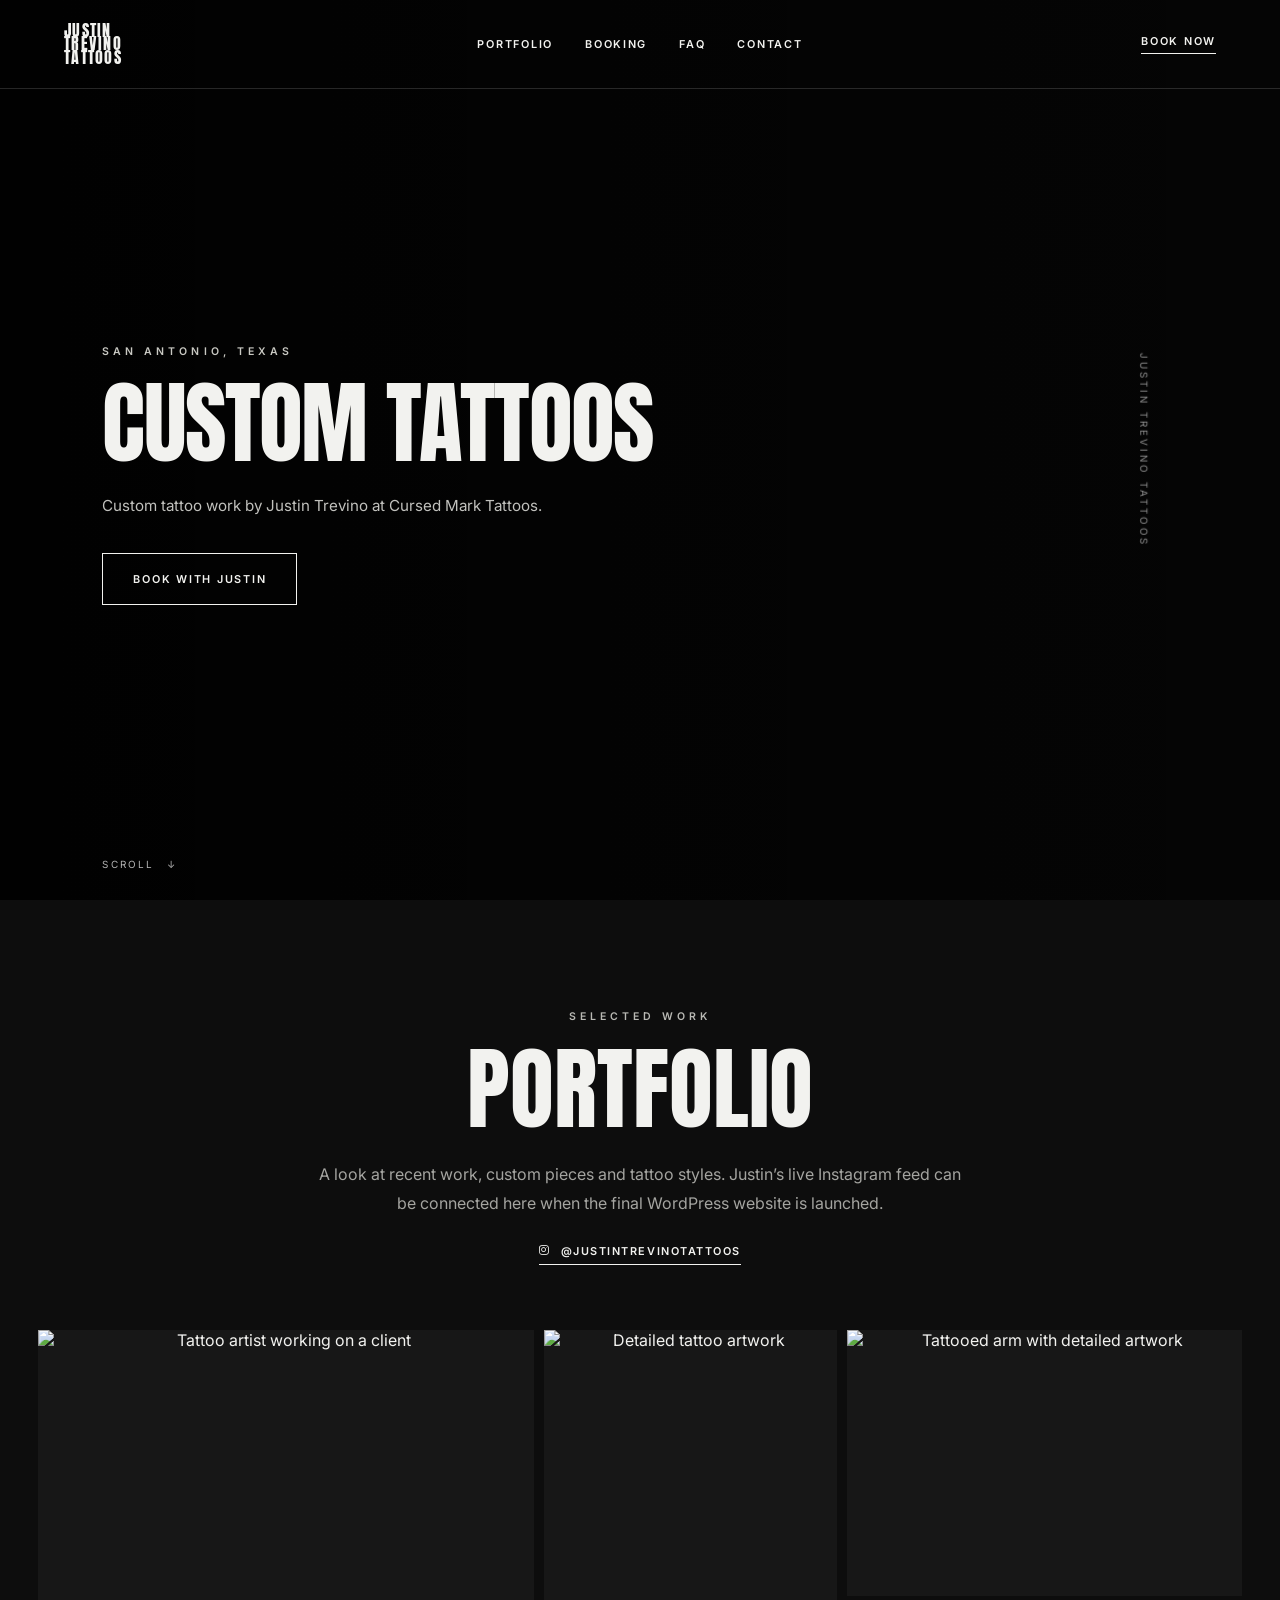
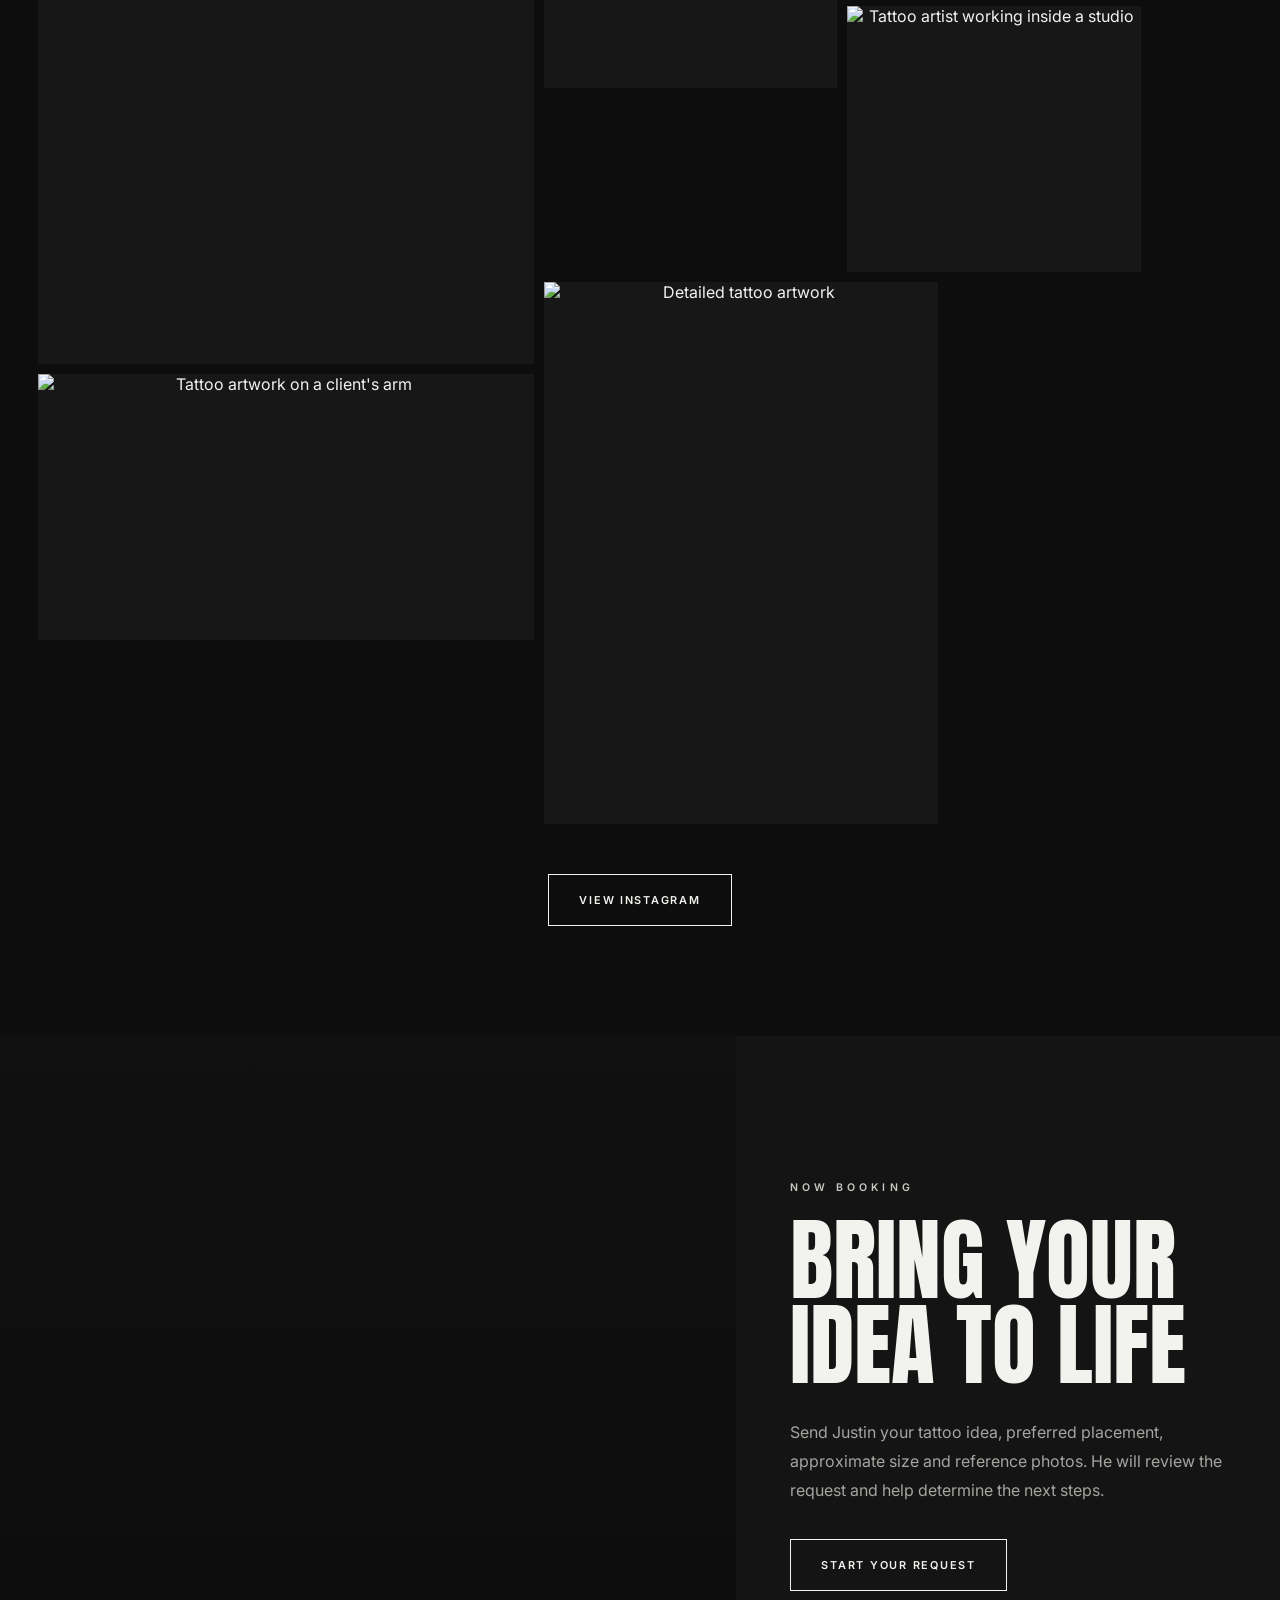
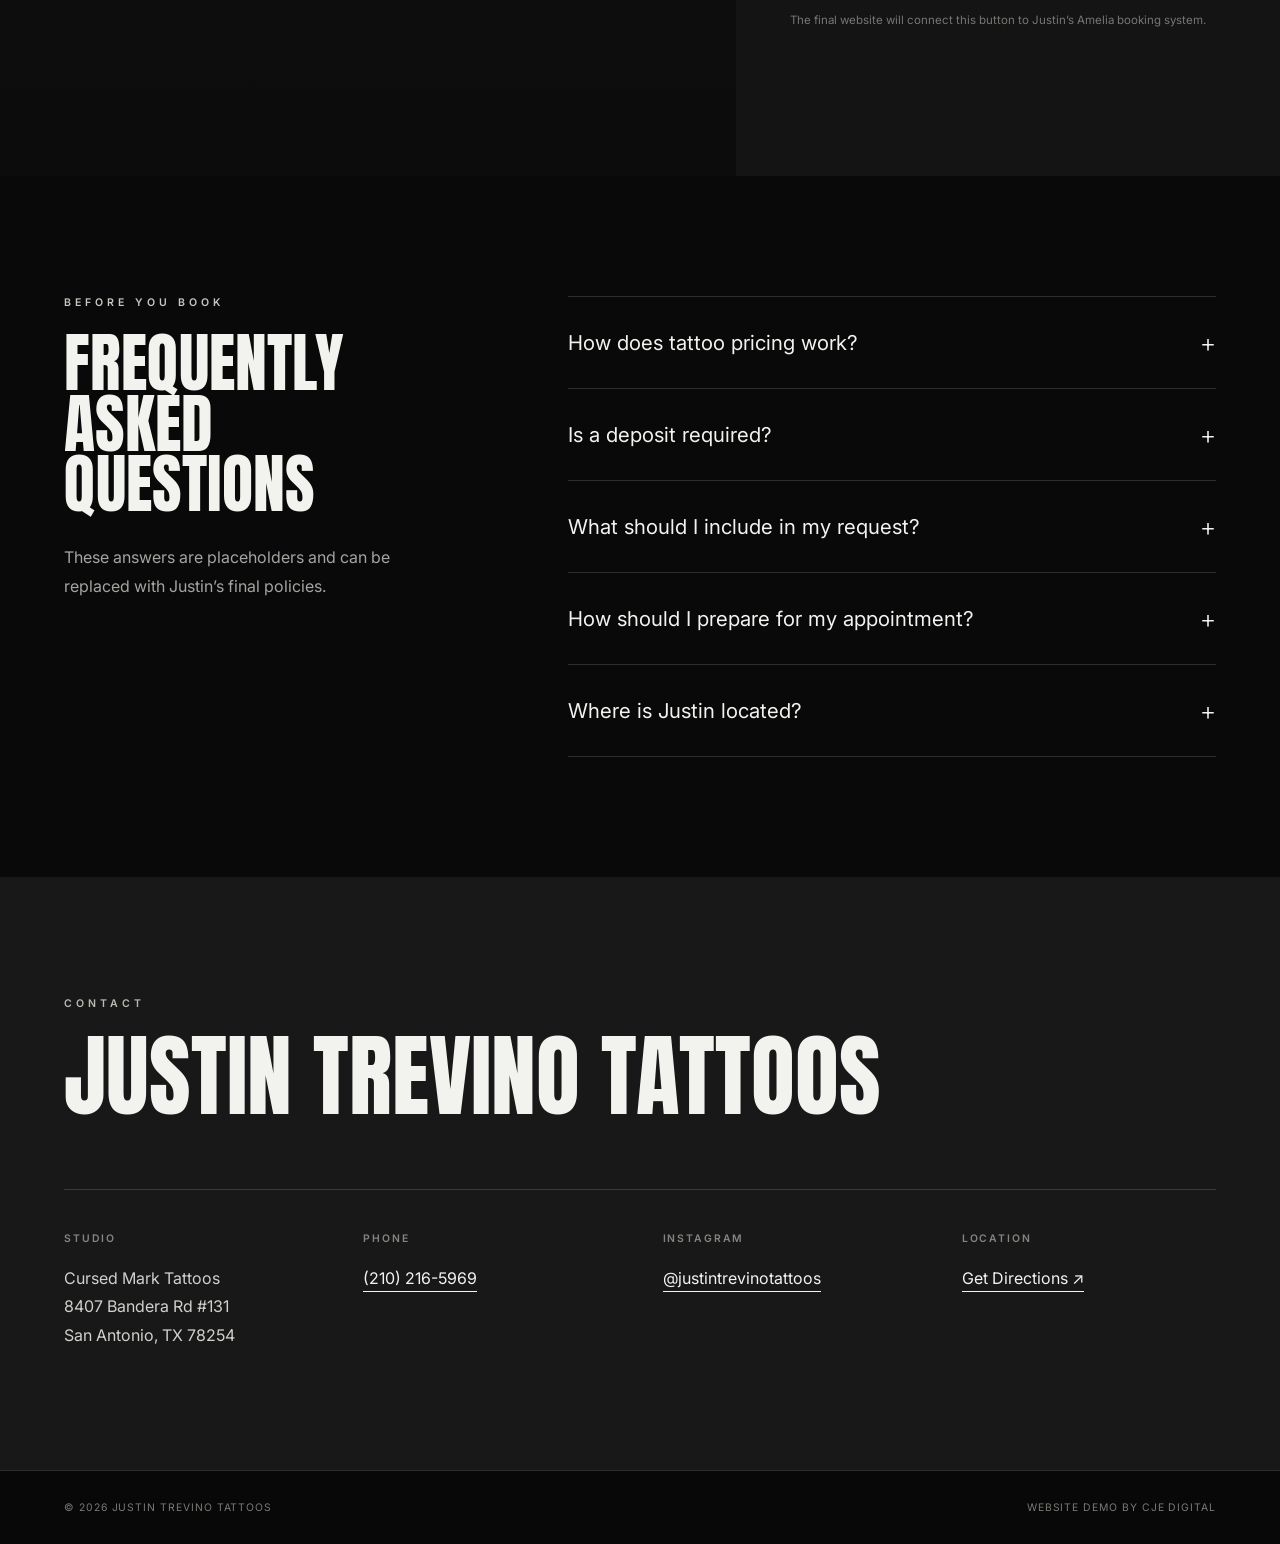
==== index.html @ dda6f022 "overhaul" ====
<!DOCTYPE html>
<html lang="en">

<head>
    <meta charset="UTF-8">

    <meta
        name="viewport"
        content="width=device-width, initial-scale=1.0"
    >

    <meta
        name="description"
        content="Justin Trevino Tattoos — custom tattoo artist located at Cursed Mark Tattoos in San Antonio, Texas."
    >

    <title>Justin Trevino Tattoos | San Antonio Tattoo Artist</title>

    <link rel="preconnect" href="https://fonts.googleapis.com">

    <link rel="preconnect" href="https://fonts.gstatic.com" crossorigin>

    <link
        href="https://fonts.googleapis.com/css2?family=Anton&family=Inter:wght@400;500;600&display=swap"
        rel="stylesheet"
    >

    <link
        rel="stylesheet"
        href="https://cdnjs.cloudflare.com/ajax/libs/font-awesome/6.5.2/css/all.min.css"
    >

    <link rel="stylesheet" href="css/style.css">
</head>

<body>

    <header class="site-header">

        <a href="#home" class="logo" aria-label="Justin Trevino Tattoos home">
            <span>Justin</span>
            <span>Trevino</span>
            <span>Tattoos</span>
        </a>

        <nav class="desktop-nav" aria-label="Main navigation">
            <a href="#portfolio">Portfolio</a>
            <a href="#booking">Booking</a>
            <a href="#faq">FAQ</a>
            <a href="#contact">Contact</a>
        </nav>

        <a href="#booking" class="header-book-link">
            Book Now
        </a>

    </header>

    <main>

        <!-- Hero -->
        <section class="hero" id="home">

            <div class="hero-background"></div>
            <div class="hero-overlay"></div>

            <div class="hero-content">

                <p class="eyebrow">
                    San Antonio, Texas
                </p>

                <h1>
                    Custom Tattoos
                </h1>

                <p class="hero-description">
                    Custom tattoo work by Justin Trevino at Cursed Mark Tattoos.
                </p>

                <a href="#booking" class="button button-light">
                    Book With Justin
                </a>

            </div>

            <div class="hero-side-text">
                Justin Trevino Tattoos
            </div>

            <a
                href="#portfolio"
                class="scroll-indicator"
                aria-label="Scroll to portfolio"
            >
                <span>Scroll</span>
                <span>↓</span>
            </a>

        </section>

        <!-- Portfolio -->
        <section class="portfolio-section" id="portfolio">

            <div class="section-heading">

                <p class="eyebrow">
                    Selected Work
                </p>

                <h2>
                    Portfolio
                </h2>

                <p class="section-description">
                    A look at recent work, custom pieces and tattoo styles.
                    Justin’s live Instagram feed can be connected here when
                    the final WordPress website is launched.
                </p>

                <a
                    href="https://www.instagram.com/justintrevinotattoos/"
                    target="_blank"
                    rel="noopener noreferrer"
                    class="text-link"
                >
                    <i class="fa-brands fa-instagram"></i>
                    @justintrevinotattoos
                </a>

            </div>

            <div class="portfolio-grid">

                <button
                    type="button"
                    class="portfolio-item portfolio-item-large"
                    data-full="https://images.unsplash.com/photo-1565058379802-bbe93b2f703a?auto=format&fit=crop&w=1800&q=90"
                    aria-label="Open portfolio image one"
                >
                    <img
                        src="https://images.unsplash.com/photo-1565058379802-bbe93b2f703a?auto=format&fit=crop&w=1200&q=85"
                        alt="Tattoo artist working on a client"
                    >

                    <span class="portfolio-overlay">
                        <span>View Piece</span>
                        <i class="fa-solid fa-arrow-up-right-from-square"></i>
                    </span>
                </button>

                <button
                    type="button"
                    class="portfolio-item portfolio-item-square"
                    data-full="https://images.unsplash.com/photo-1598371839696-5c5bb00bdc28?auto=format&fit=crop&w=1800&q=90"
                    aria-label="Open portfolio image two"
                >
                    <img
                        src="https://images.unsplash.com/photo-1598371839696-5c5bb00bdc28?auto=format&fit=crop&w=1000&q=85"
                        alt="Detailed tattoo artwork"
                    >

                    <span class="portfolio-overlay">
                        <span>View Piece</span>
                        <i class="fa-solid fa-arrow-up-right-from-square"></i>
                    </span>
                </button>

                <button
                    type="button"
                    class="portfolio-item portfolio-item-wide"
                    data-full="https://images.unsplash.com/photo-1611501275019-9b5cda994e8d?auto=format&fit=crop&w=1800&q=90"
                    aria-label="Open portfolio image three"
                >
                    <img
                        src="https://images.unsplash.com/photo-1611501275019-9b5cda994e8d?auto=format&fit=crop&w=1200&q=85"
                        alt="Tattooed arm with detailed artwork"
                    >

                    <span class="portfolio-overlay">
                        <span>View Piece</span>
                        <i class="fa-solid fa-arrow-up-right-from-square"></i>
                    </span>
                </button>

                <button
                    type="button"
                    class="portfolio-item portfolio-item-small"
                    data-full="https://images.unsplash.com/photo-1542727365-19732a80dcfd?auto=format&fit=crop&w=1800&q=90"
                    aria-label="Open portfolio image four"
                >
                    <img
                        src="https://images.unsplash.com/photo-1542727365-19732a80dcfd?auto=format&fit=crop&w=1000&q=85"
                        alt="Tattoo artist working inside a studio"
                    >

                    <span class="portfolio-overlay">
                        <span>View Piece</span>
                        <i class="fa-solid fa-arrow-up-right-from-square"></i>
                    </span>
                </button>

                <button
    type="button"
    class="portfolio-item portfolio-item-tall"
    data-full="https://images.unsplash.com/photo-1586243287039-23f4c8e2e7ab?auto=format&fit=crop&w=1800&q=90"
    aria-label="Open portfolio image five"
>
    <img
        src="https://images.unsplash.com/photo-1586243287039-23f4c8e2e7ab?auto=format&fit=crop&w=1000&q=85"
        alt="Detailed tattoo artwork"
    >

    <span class="portfolio-overlay">
        <span>View Piece</span>
        <i class="fa-solid fa-arrow-up-right-from-square"></i>
    </span>
</button>

                <button
                    type="button"
                    class="portfolio-item portfolio-item-wide-two"
                    data-full="https://images.unsplash.com/photo-1562962230-16e4623d36e6?auto=format&fit=crop&w=1800&q=90"
                    aria-label="Open portfolio image six"
                >
                    <img
                        src="https://images.unsplash.com/photo-1562962230-16e4623d36e6?auto=format&fit=crop&w=1200&q=85"
                        alt="Tattoo artwork on a client's arm"
                    >

                    <span class="portfolio-overlay">
                        <span>View Piece</span>
                        <i class="fa-solid fa-arrow-up-right-from-square"></i>
                    </span>
                </button>

            </div>

            <div class="portfolio-footer">

                <a
                    href="https://www.instagram.com/justintrevinotattoos/"
                    target="_blank"
                    rel="noopener noreferrer"
                    class="button button-dark"
                >
                    View Instagram
                </a>

            </div>

        </section>

        <!-- Booking -->
        <section class="booking-section" id="booking">

            <div class="booking-image"></div>

            <div class="booking-content">

                <p class="eyebrow">
                    Now Booking
                </p>

                <h2>
                    Bring Your Idea To Life
                </h2>

                <p>
                    Send Justin your tattoo idea, preferred placement,
                    approximate size and reference photos. He will review
                    the request and help determine the next steps.
                </p>

                <button
                    type="button"
                    class="button button-light"
                    id="open-booking-modal"
                >
                    Start Your Request
                </button>

                <p class="booking-note">
                    The final website will connect this button to Justin’s
                    Amelia booking system.
                </p>

            </div>

        </section>

        <!-- FAQ -->
        <section class="faq-section" id="faq">

            <div class="faq-layout">

                <div class="faq-heading">

                    <p class="eyebrow">
                        Before You Book
                    </p>

                    <h2>
                        Frequently Asked Questions
                    </h2>

                    <p>
                        These answers are placeholders and can be replaced
                        with Justin’s final policies.
                    </p>

                </div>

                <div class="faq-list">

                    <article class="faq-item">

                        <button
                            type="button"
                            class="faq-question"
                            aria-expanded="false"
                        >
                            <span>How does tattoo pricing work?</span>
                            <span class="faq-icon">+</span>
                        </button>

                        <div class="faq-answer">
                            <p>
                                Pricing depends on the size, placement,
                                detail and estimated time required. Justin
                                can provide more information after reviewing
                                your request.
                            </p>
                        </div>

                    </article>

                    <article class="faq-item">

                        <button
                            type="button"
                            class="faq-question"
                            aria-expanded="false"
                        >
                            <span>Is a deposit required?</span>
                            <span class="faq-icon">+</span>
                        </button>

                        <div class="faq-answer">
                            <p>
                                A deposit may be required to reserve an
                                appointment. The final amount and policy
                                will be included in the booking system.
                            </p>
                        </div>

                    </article>

                    <article class="faq-item">

                        <button
                            type="button"
                            class="faq-question"
                            aria-expanded="false"
                        >
                            <span>What should I include in my request?</span>
                            <span class="faq-icon">+</span>
                        </button>

                        <div class="faq-answer">
                            <p>
                                Include your tattoo idea, preferred
                                placement, approximate size, style and any
                                reference photos that help explain your vision.
                            </p>
                        </div>

                    </article>

                    <article class="faq-item">

                        <button
                            type="button"
                            class="faq-question"
                            aria-expanded="false"
                        >
                            <span>How should I prepare for my appointment?</span>
                            <span class="faq-icon">+</span>
                        </button>

                        <div class="faq-answer">
                            <p>
                                Arrive rested, hydrated and having eaten.
                                Wear comfortable clothing that allows easy
                                access to the area being tattooed.
                            </p>
                        </div>

                    </article>

                    <article class="faq-item">

                        <button
                            type="button"
                            class="faq-question"
                            aria-expanded="false"
                        >
                            <span>Where is Justin located?</span>
                            <span class="faq-icon">+</span>
                        </button>

                        <div class="faq-answer">
                            <p>
                                Justin works at Cursed Mark Tattoos,
                                8407 Bandera Road, Suite 131,
                                San Antonio, Texas 78254.
                            </p>
                        </div>

                    </article>

                </div>

            </div>

        </section>

        <!-- Contact -->
        <section class="contact-section" id="contact">

            <div class="contact-heading">

                <p class="eyebrow">
                    Contact
                </p>

                <h2>
                    Justin Trevino Tattoos
                </h2>

            </div>

            <div class="contact-grid">

                <div class="contact-block">

                    <p class="contact-label">
                        Studio
                    </p>

                    <p>
                        Cursed Mark Tattoos
                    </p>

                    <p>
                        8407 Bandera Rd #131<br>
                        San Antonio, TX 78254
                    </p>

                </div>

                <div class="contact-block">

                    <p class="contact-label">
                        Phone
                    </p>

                    <a href="tel:+12102165969">
                        (210) 216-5969
                    </a>

                </div>

                <div class="contact-block">

                    <p class="contact-label">
                        Instagram
                    </p>

                    <a
                        href="https://www.instagram.com/justintrevinotattoos/"
                        target="_blank"
                        rel="noopener noreferrer"
                    >
                        @justintrevinotattoos
                    </a>

                </div>

                <div class="contact-block">

                    <p class="contact-label">
                        Location
                    </p>

                    <a
                        href="https://www.google.com/maps/search/?api=1&query=8407+Bandera+Rd+%23131+San+Antonio+TX+78254"
                        target="_blank"
                        rel="noopener noreferrer"
                    >
                        Get Directions ↗
                    </a>

                </div>

            </div>

        </section>

    </main>

    <footer class="site-footer">

        <p>
            © <span id="current-year"></span> Justin Trevino Tattoos
        </p>

        <p>
            Website demo by CJE Digital
        </p>

    </footer>

    <!-- Portfolio lightbox -->
    <div
        class="lightbox"
        id="portfolio-lightbox"
        aria-hidden="true"
    >

        <button
            type="button"
            class="modal-close"
            id="close-lightbox"
            aria-label="Close portfolio image"
        >
            ×
        </button>

        <img
            id="lightbox-image"
            src=""
            alt="Expanded tattoo portfolio image"
        >

    </div>

    <!-- Booking modal -->
    <div
        class="booking-modal"
        id="booking-modal"
        aria-hidden="true"
    >

        <div
            class="booking-modal-card"
            role="dialog"
            aria-modal="true"
            aria-labelledby="booking-modal-title"
        >

            <button
                type="button"
                class="modal-close booking-modal-close"
                id="close-booking-modal"
                aria-label="Close booking window"
            >
                ×
            </button>

            <p class="eyebrow">
                Demo Booking
            </p>

            <h2 id="booking-modal-title">
                Amelia Booking
            </h2>

            <p>
                The completed WordPress website will display Justin’s Amelia
                consultation and appointment request form here.
            </p>

            <button
                type="button"
                class="button button-light"
                id="confirm-booking-modal"
            >
                Got It
            </button>

        </div>

    </div>

    <script src="js/script.js"></script>

</body>

</html>
---- css/style.css ----
:root {
    --black: #080808;
    --dark: #101010;
    --dark-soft: #171717;
    --dark-lighter: #1d1d1d;
    --white: #f2f2ef;
    --muted: #a4a4a0;
    --border: rgba(255, 255, 255, 0.15);
    --light-border: rgba(255, 255, 255, 0.08);
}

* {
    box-sizing: border-box;
    margin: 0;
    padding: 0;
}

html {
    scroll-behavior: smooth;
}

body {
    overflow-x: hidden;
    background: var(--black);
    color: var(--white);
    font-family: "Inter", sans-serif;
}

body.no-scroll {
    overflow: hidden;
}

a {
    color: inherit;
    text-decoration: none;
}

button {
    color: inherit;
    font: inherit;
}

img {
    display: block;
    width: 100%;
}

/* Header */

.site-header {
    position: absolute;
    top: 0;
    left: 0;
    z-index: 20;
    display: grid;
    grid-template-columns: 1fr auto 1fr;
    align-items: center;
    width: 100%;
    padding: 24px 5%;
    border-bottom: 1px solid var(--border);
}

.logo {
    display: inline-flex;
    flex-direction: column;
    justify-self: start;
    font-family: "Anton", sans-serif;
    font-size: 1rem;
    line-height: 0.83;
    letter-spacing: 0.08em;
    text-transform: uppercase;
}

.desktop-nav {
    display: flex;
    align-items: center;
    gap: 32px;
}

.desktop-nav a,
.header-book-link {
    font-size: 0.68rem;
    font-weight: 600;
    letter-spacing: 0.16em;
    text-transform: uppercase;
}

.desktop-nav a {
    transition: opacity 0.25s ease;
}

.desktop-nav a:hover {
    opacity: 0.6;
}

.header-book-link {
    justify-self: end;
    padding-bottom: 5px;
    border-bottom: 1px solid var(--white);
}

/* Hero */

.hero {
    position: relative;
    display: flex;
    align-items: center;
    min-height: 100vh;
    padding: 150px 8% 100px;
    overflow: hidden;
}

.hero-background {
    position: absolute;
    inset: 0;
    background:
        url("https://images.unsplash.com/photo-1565058379802-bbe93b2f703a?auto=format&fit=crop&w=2200&q=90")
        center / cover no-repeat;
    transform: scale(1.02);
}

.hero-overlay {
    position: absolute;
    inset: 0;
    background:
        linear-gradient(
            90deg,
            rgba(0, 0, 0, 0.9) 0%,
            rgba(0, 0, 0, 0.62) 48%,
            rgba(0, 0, 0, 0.4) 100%
        );
}

.hero-content {
    position: relative;
    z-index: 2;
    width: min(760px, 100%);
}

.eyebrow {
    margin-bottom: 24px;
    color: #c8c8c2;
    font-size: 0.66rem;
    font-weight: 600;
    letter-spacing: 0.38em;
    text-transform: uppercase;
}

.hero h1 {
    max-width: 800px;
    font-family: "Anton", sans-serif;
    font-size: clamp(3.6rem, 7vw, 6.8rem);
    font-weight: 400;
    line-height: 0.92;
    letter-spacing: -0.02em;
    text-transform: uppercase;
}

.hero-description {
    max-width: 490px;
    margin-top: 28px;
    color: #c1c1bd;
    font-size: 0.95rem;
    line-height: 1.8;
}

.hero-side-text {
    position: absolute;
    right: 3%;
    bottom: 50%;
    z-index: 2;
    color: rgba(255, 255, 255, 0.55);
    font-size: 0.62rem;
    letter-spacing: 0.3em;
    text-transform: uppercase;
    transform: translateY(50%) rotate(90deg);
    transform-origin: center;
}

.scroll-indicator {
    position: absolute;
    bottom: 30px;
    left: 8%;
    z-index: 2;
    display: flex;
    align-items: center;
    gap: 12px;
    color: rgba(255, 255, 255, 0.7);
    font-size: 0.62rem;
    letter-spacing: 0.22em;
    text-transform: uppercase;
}

/* Buttons */

.button {
    display: inline-flex;
    align-items: center;
    justify-content: center;
    min-height: 52px;
    margin-top: 34px;
    padding: 0 30px;
    border: 1px solid;
    background: transparent;
    font-size: 0.68rem;
    font-weight: 600;
    letter-spacing: 0.16em;
    text-transform: uppercase;
    cursor: pointer;
    transition:
        background 0.25s ease,
        color 0.25s ease;
}

.button-light {
    border-color: var(--white);
    color: var(--white);
}

.button-light:hover {
    background: var(--white);
    color: var(--black);
}

.button-dark {
    border-color: var(--white);
    color: var(--white);
}

.button-dark:hover {
    background: var(--white);
    color: var(--black);
}

/* Section headings */

.section-heading {
    width: min(900px, 90%);
    margin: 0 auto;
    padding: 110px 0 65px;
    text-align: center;
}

.section-heading h2,
.booking-content h2,
.faq-heading h2,
.contact-heading h2,
.booking-modal-card h2 {
    font-family: "Anton", sans-serif;
    font-size: clamp(3.5rem, 7vw, 6.5rem);
    font-weight: 400;
    line-height: 0.95;
    text-transform: uppercase;
}

.section-description {
    max-width: 650px;
    margin: 28px auto 0;
    color: var(--muted);
    line-height: 1.8;
}

.text-link {
    display: inline-flex;
    align-items: center;
    gap: 10px;
    margin-top: 26px;
    padding-bottom: 6px;
    border-bottom: 1px solid var(--white);
    font-size: 0.68rem;
    font-weight: 600;
    letter-spacing: 0.14em;
    text-transform: uppercase;
}

/* Portfolio */

.portfolio-section {
    background: #0d0d0d;
    color: var(--white);
}

.portfolio-section .eyebrow {
    color: #b9b9b4;
}

.portfolio-section .section-description {
    color: var(--muted);
}

.portfolio-section .text-link {
    border-bottom-color: var(--white);
}

.portfolio-grid {
    display: grid;
    grid-template-columns: repeat(12, 1fr);
    grid-auto-rows: 82px;
    gap: 10px;
    padding: 0 3%;
}

.portfolio-item {
    position: relative;
    overflow: hidden;
    padding: 0;
    border: 0;
    background: var(--dark-soft);
    cursor: pointer;
}

.portfolio-item-large {
    grid-column: span 5;
    grid-row: span 7;
}

.portfolio-item-square {
    grid-column: span 3;
    grid-row: span 4;
}

.portfolio-item-wide {
    grid-column: span 4;
    grid-row: span 3;
}

.portfolio-item-small {
    grid-column: span 3;
    grid-row: span 3;
}

.portfolio-item-tall {
    grid-column: span 4;
    grid-row: span 6;
}

.portfolio-item-wide-two {
    grid-column: span 5;
    grid-row: span 3;
}

.portfolio-item img {
    width: 100%;
    height: 100%;
    object-fit: cover;
    filter: grayscale(12%);
    transition:
        transform 0.6s ease,
        filter 0.4s ease;
}

.portfolio-overlay {
    position: absolute;
    inset: 0;
    display: flex;
    align-items: flex-end;
    justify-content: space-between;
    padding: 24px;
    background:
        linear-gradient(
            transparent 45%,
            rgba(0, 0, 0, 0.78)
        );
    color: var(--white);
    font-size: 0.66rem;
    font-weight: 600;
    letter-spacing: 0.14em;
    text-transform: uppercase;
    opacity: 0;
    transition: opacity 0.35s ease;
}

.portfolio-item:hover img {
    transform: scale(1.045);
    filter: grayscale(0%);
}

.portfolio-item:hover .portfolio-overlay,
.portfolio-item:focus-visible .portfolio-overlay {
    opacity: 1;
}

.portfolio-footer {
    padding: 50px 5% 110px;
    text-align: center;
}

.portfolio-footer .button {
    margin-top: 0;
}

/* Booking */

.booking-section {
    display: grid;
    grid-template-columns: 1.15fr 0.85fr;
    min-height: 740px;
    background: #141414;
}

.booking-image {
    min-height: 740px;
    background:
        linear-gradient(
            rgba(0, 0, 0, 0.18),
            rgba(0, 0, 0, 0.42)
        ),
        url("https://images.unsplash.com/photo-1598371839696-5c5bb00bdc28?auto=format&fit=crop&w=1600&q=90")
        center / cover no-repeat;
}

.booking-content {
    display: flex;
    flex-direction: column;
    justify-content: center;
    padding: 90px 10%;
}

.booking-content h2 {
    max-width: 650px;
}

.booking-content > p:not(.eyebrow):not(.booking-note) {
    max-width: 580px;
    margin-top: 30px;
    color: var(--muted);
    line-height: 1.8;
}

.booking-content .button {
    align-self: flex-start;
}

.booking-note {
    max-width: 500px;
    margin-top: 20px;
    color: #767672;
    font-size: 0.72rem;
    line-height: 1.7;
}

/* FAQ */

.faq-section {
    padding: 120px 5%;
    background: #090909;
}

.faq-layout {
    display: grid;
    grid-template-columns: 0.75fr 1.25fr;
    gap: 10%;
    width: min(1300px, 100%);
    margin: 0 auto;
}

.faq-heading {
    position: sticky;
    top: 40px;
    align-self: start;
}

.faq-heading h2 {
    font-size: clamp(3.2rem, 5vw, 5rem);
}

.faq-heading > p:last-child {
    max-width: 420px;
    margin-top: 28px;
    color: var(--muted);
    line-height: 1.8;
}

.faq-item {
    border-top: 1px solid var(--border);
}

.faq-item:last-child {
    border-bottom: 1px solid var(--border);
}

.faq-question {
    display: flex;
    align-items: center;
    justify-content: space-between;
    width: 100%;
    padding: 30px 0;
    border: 0;
    background: transparent;
    text-align: left;
    cursor: pointer;
}

.faq-question span:first-child {
    padding-right: 25px;
    font-size: clamp(1rem, 1.6vw, 1.3rem);
}

.faq-icon {
    flex-shrink: 0;
    font-size: 1.6rem;
    font-weight: 300;
    transition: transform 0.25s ease;
}

.faq-item.active .faq-icon {
    transform: rotate(45deg);
}

.faq-answer {
    max-height: 0;
    overflow: hidden;
    transition: max-height 0.35s ease;
}

.faq-answer p {
    max-width: 720px;
    padding: 0 0 30px;
    color: var(--muted);
    line-height: 1.8;
}

/* Contact */

.contact-section {
    padding: 120px 5%;
    background: #181818;
    color: var(--white);
}

.contact-heading {
    width: min(1200px, 100%);
    margin: 0 auto;
}

.contact-heading .eyebrow {
    color: #b9b9b4;
}

.contact-heading h2 {
    max-width: 1000px;
    overflow-wrap: anywhere;
}

.contact-grid {
    display: grid;
    grid-template-columns: repeat(4, 1fr);
    gap: 45px;
    width: min(1200px, 100%);
    margin: 70px auto 0;
    padding-top: 40px;
    border-top: 1px solid var(--border);
}

.contact-block {
    color: #d0d0cc;
    line-height: 1.8;
}

.contact-label {
    margin-bottom: 15px;
    color: #858580;
    font-size: 0.65rem;
    font-weight: 600;
    letter-spacing: 0.18em;
    text-transform: uppercase;
}

.contact-block a {
    color: var(--white);
    padding-bottom: 3px;
    border-bottom: 1px solid var(--white);
}

/* Footer */

.site-footer {
    display: flex;
    justify-content: space-between;
    gap: 30px;
    padding: 30px 5%;
    border-top: 1px solid var(--border);
    background: var(--black);
    color: #797975;
    font-size: 0.65rem;
    letter-spacing: 0.09em;
    text-transform: uppercase;
}

/* Lightbox */

.lightbox {
    position: fixed;
    inset: 0;
    z-index: 200;
    display: flex;
    align-items: center;
    justify-content: center;
    padding: 35px;
    background: rgba(0, 0, 0, 0.96);
    opacity: 0;
    visibility: hidden;
    transition:
        opacity 0.25s ease,
        visibility 0.25s ease;
}

.lightbox.active {
    opacity: 1;
    visibility: visible;
}

.lightbox img {
    max-width: 1200px;
    max-height: 88vh;
    object-fit: contain;
}

.modal-close {
    position: absolute;
    top: 20px;
    right: 28px;
    z-index: 5;
    border: 0;
    background: transparent;
    color: var(--white);
    font-size: 2.6rem;
    cursor: pointer;
}

/* Booking modal */

.booking-modal {
    position: fixed;
    inset: 0;
    z-index: 210;
    display: flex;
    align-items: center;
    justify-content: center;
    padding: 30px;
    background: rgba(0, 0, 0, 0.96);
    opacity: 0;
    visibility: hidden;
    transition:
        opacity 0.25s ease,
        visibility 0.25s ease;
}

.booking-modal.active {
    opacity: 1;
    visibility: visible;
}

.booking-modal-card {
    position: relative;
    width: min(650px, 100%);
    padding: 70px 50px 50px;
    border: 1px solid var(--border);
    background: var(--dark);
    text-align: center;
}

.booking-modal-card h2 {
    font-size: clamp(3rem, 7vw, 5rem);
}

.booking-modal-card > p:not(.eyebrow) {
    margin-top: 26px;
    color: var(--muted);
    line-height: 1.8;
}

.booking-modal-close {
    top: 14px;
    right: 20px;
}

.booking-modal-card .button {
    margin-top: 30px;
}

/* Tablet */

@media (max-width: 950px) {
    .site-header {
        grid-template-columns: 1fr auto;
    }

    .desktop-nav {
        display: none;
    }

    .portfolio-grid {
        grid-template-columns: repeat(2, 1fr);
        grid-auto-rows: 260px;
        padding: 0 4%;
    }

    .portfolio-item:nth-child(n) {
        grid-column: span 1;
        grid-row: span 1;
    }

    .portfolio-item-large,
    .portfolio-item-tall {
        grid-row: span 2;
    }

    .booking-section {
        grid-template-columns: 1fr;
    }

    .booking-image {
        min-height: 520px;
    }

    .booking-content {
        padding: 100px 7%;
    }

    .faq-layout {
        grid-template-columns: 1fr;
        gap: 70px;
    }

    .faq-heading {
        position: static;
    }

    .contact-grid {
        grid-template-columns: repeat(2, 1fr);
    }
}

/* Mobile */

@media (max-width: 600px) {
    .site-header {
        padding: 20px 5%;
    }

    .logo {
        font-size: 0.8rem;
    }

    .header-book-link {
        font-size: 0.6rem;
    }

    .hero {
        min-height: 760px;
        padding: 140px 6% 100px;
    }

    .hero-background {
        background-position: 58% center;
    }

    .hero-overlay {
        background: rgba(0, 0, 0, 0.68);
    }

    .hero h1 {
        font-size: clamp(3rem, 14vw, 4.7rem);
        line-height: 0.94;
    }

    .hero-description {
        font-size: 0.88rem;
    }

    .hero-side-text {
        display: none;
    }

    .scroll-indicator {
        left: 6%;
    }

    .section-heading {
        width: 88%;
        padding-top: 80px;
    }

    .section-heading h2,
    .booking-content h2,
    .contact-heading h2 {
        font-size: clamp(3.2rem, 15vw, 4.7rem);
    }

    .portfolio-grid {
        grid-template-columns: 1fr;
        grid-auto-rows: 430px;
    }

    .portfolio-item:nth-child(n) {
        grid-column: span 1;
        grid-row: span 1;
    }

    .portfolio-overlay {
        opacity: 1;
        background:
            linear-gradient(
                transparent 60%,
                rgba(0, 0, 0, 0.72)
            );
    }

    .booking-image {
        min-height: 430px;
    }

    .booking-content {
        padding: 80px 6%;
    }

    .faq-section {
        padding: 90px 6%;
    }

    .faq-heading h2 {
        font-size: clamp(3rem, 14vw, 4.3rem);
    }

    .faq-question {
        padding: 25px 0;
    }

    .contact-section {
        padding: 90px 6%;
    }

    .contact-grid {
        grid-template-columns: 1fr;
        gap: 35px;
        margin-top: 50px;
    }

    .site-footer {
        flex-direction: column;
        align-items: center;
        text-align: center;
    }

    .booking-modal-card {
        padding: 65px 25px 42px;
    }
}
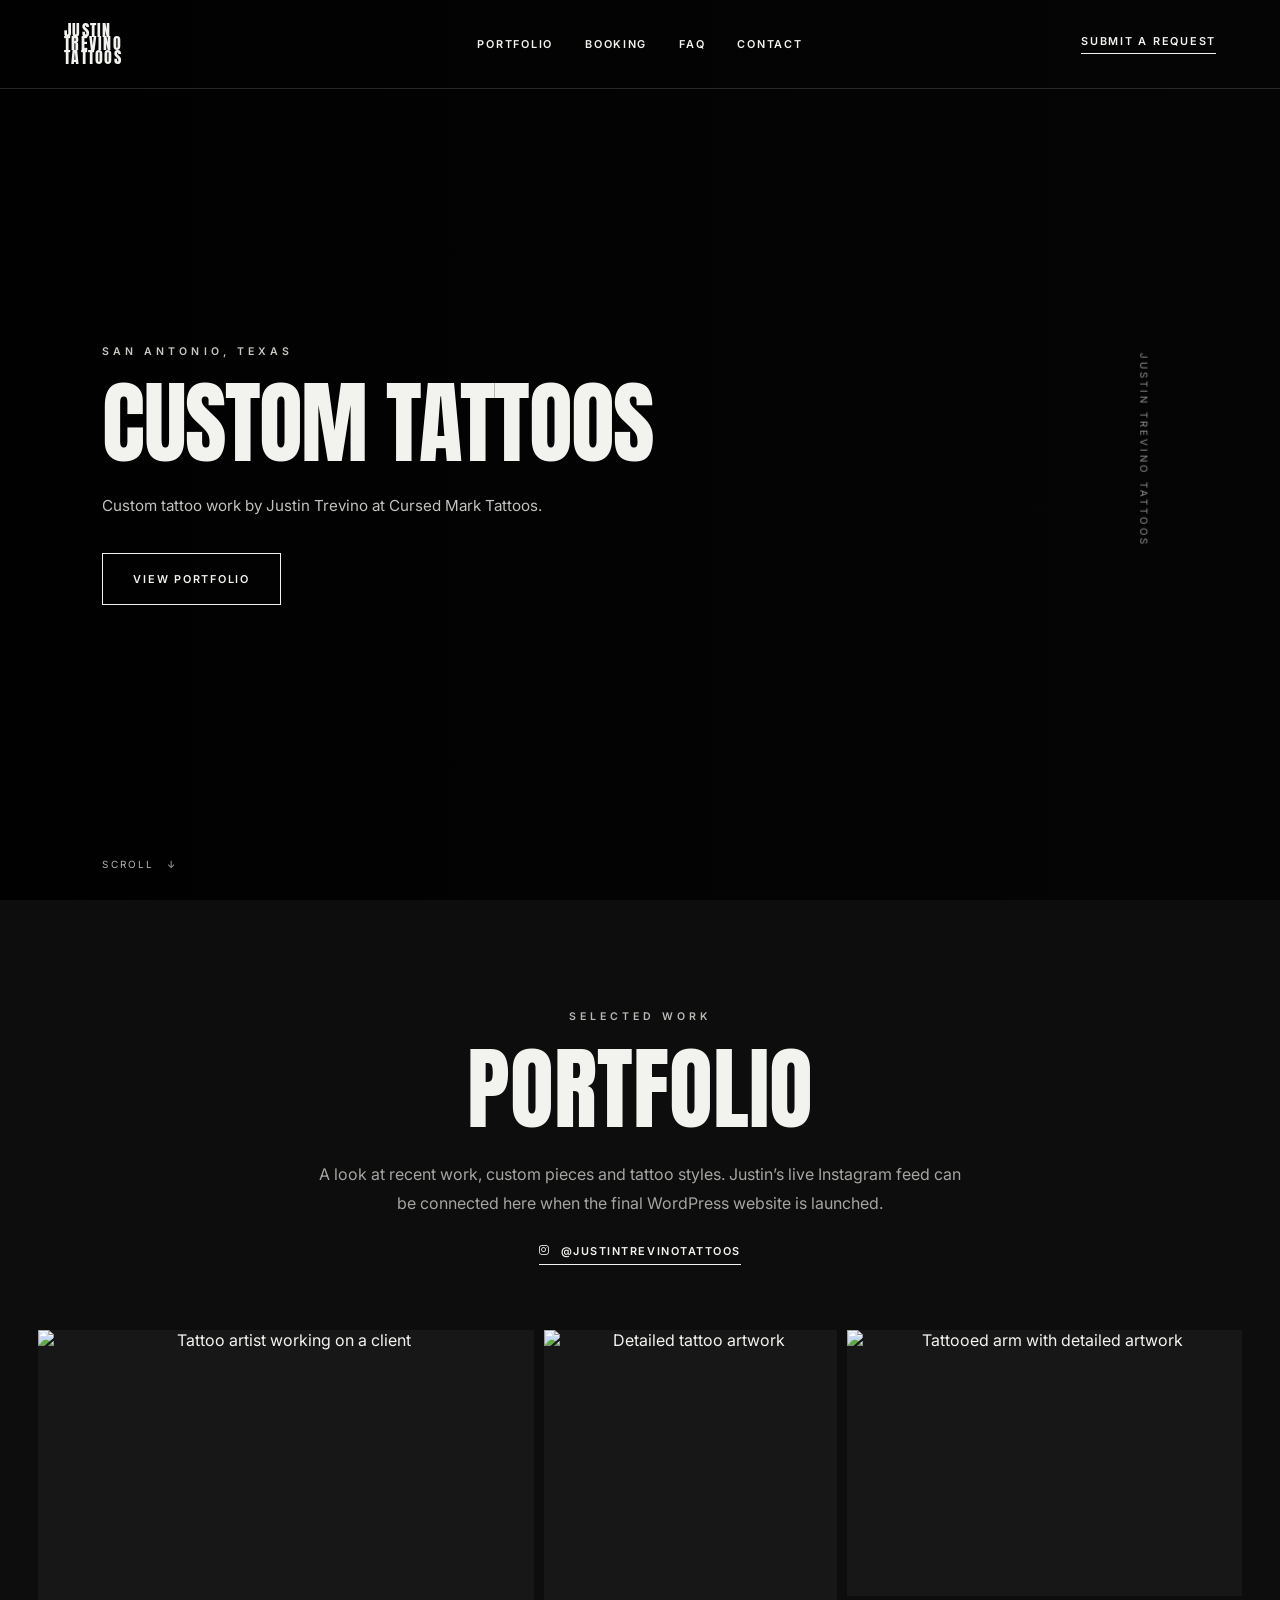
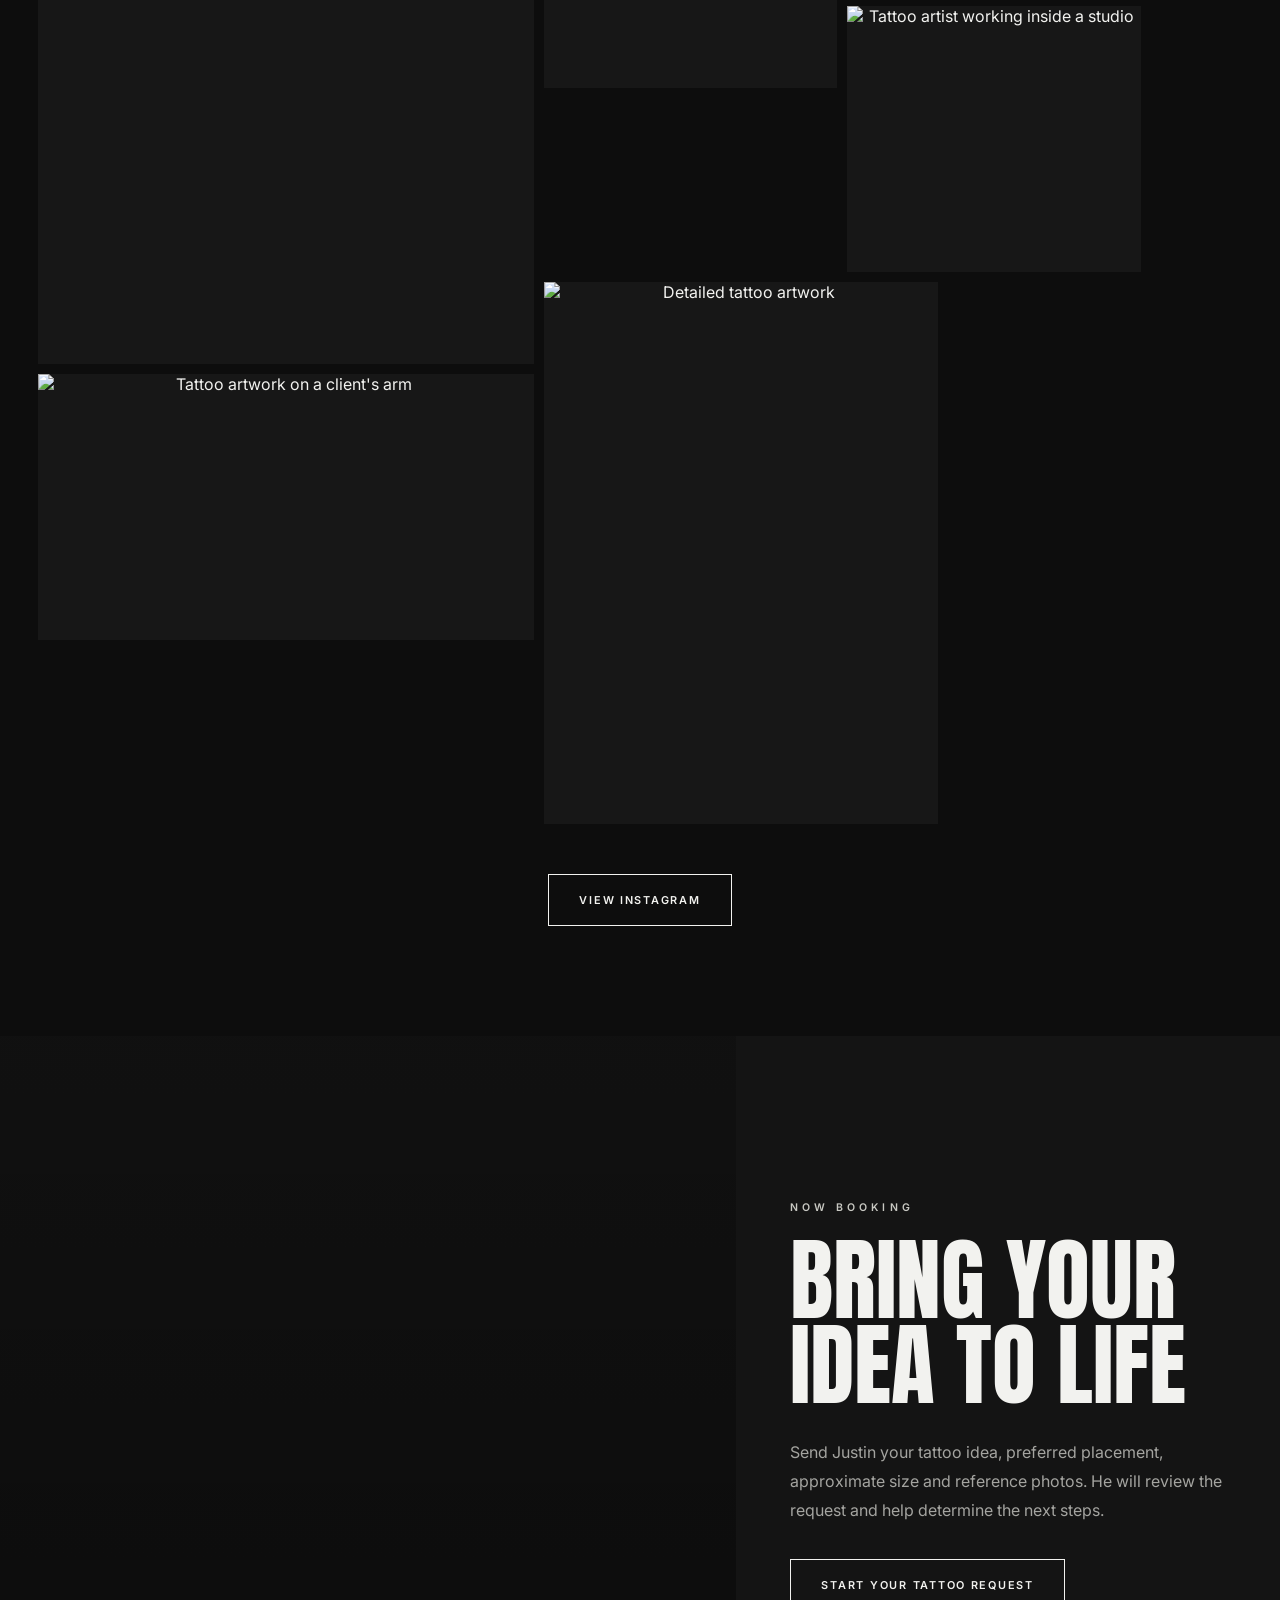
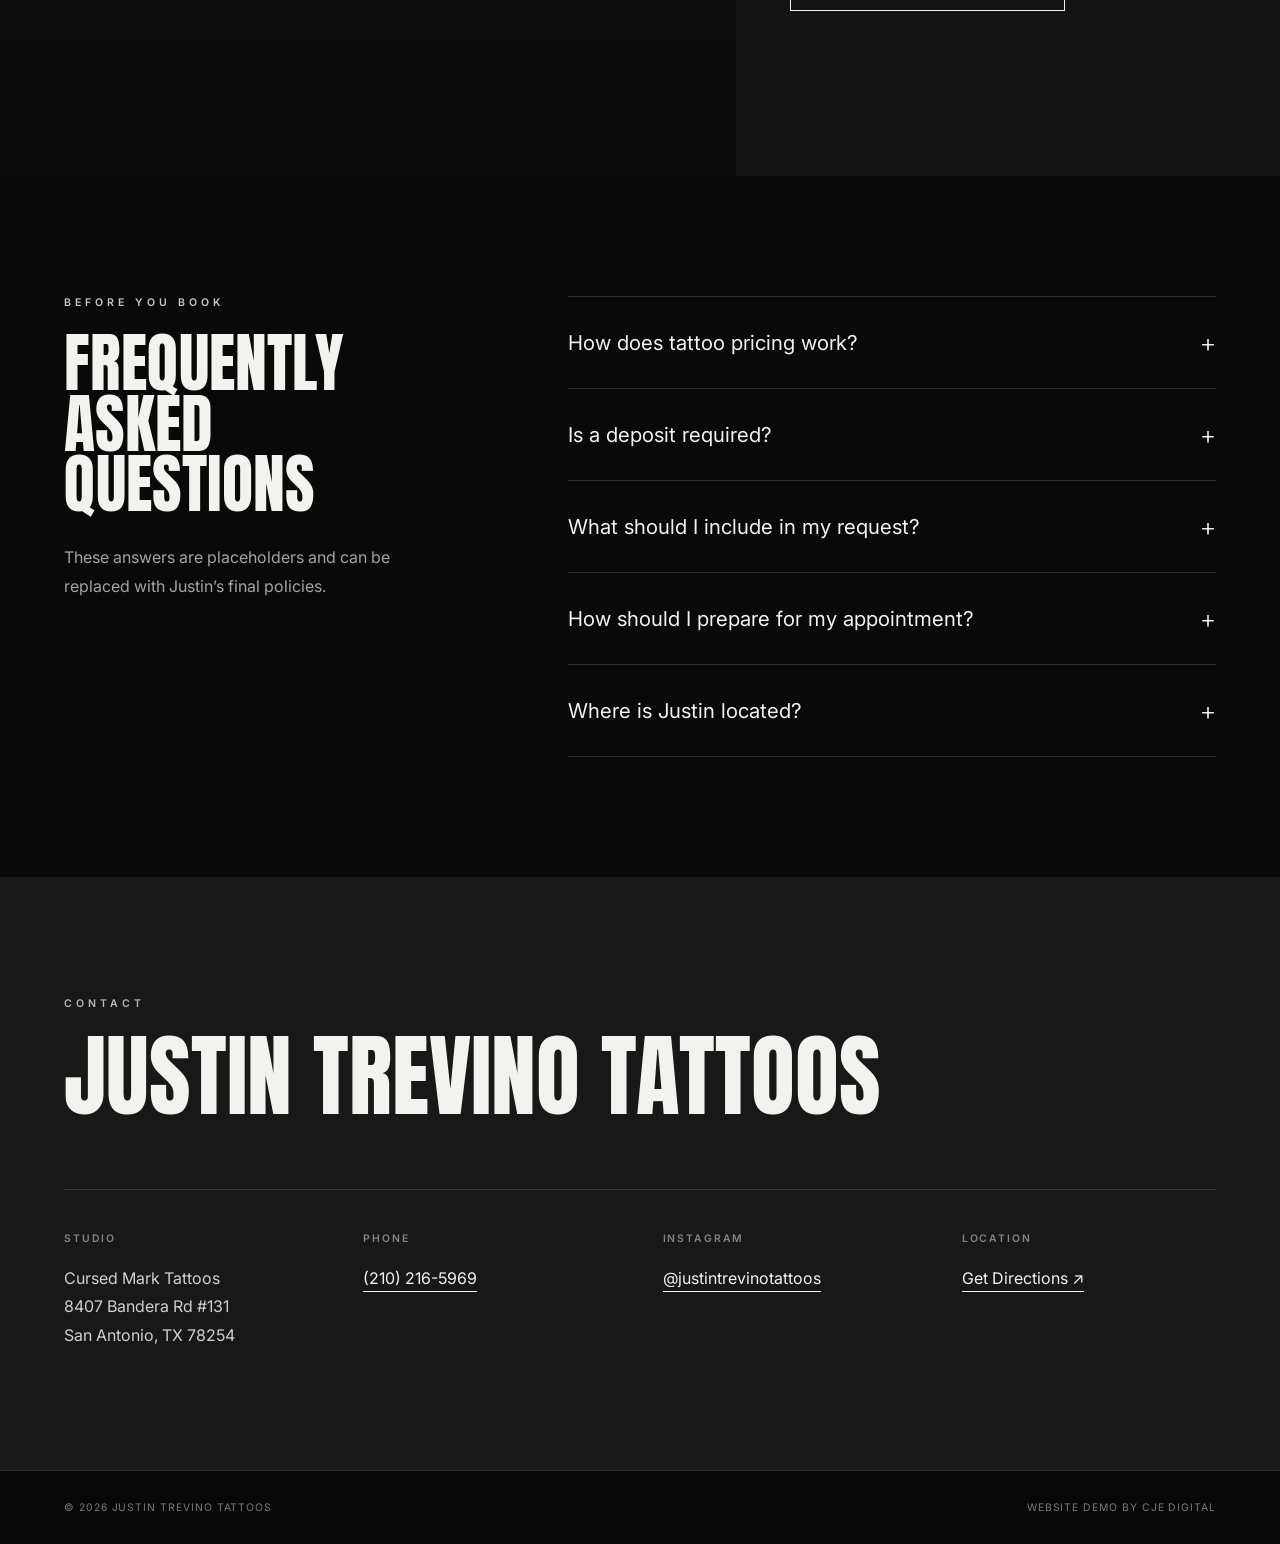
==== commit cba8b679: "updated booking form per request" ====
--- a/index.html
+++ b/index.html
@@ -17,7 +17,6 @@
     <title>Justin Trevino Tattoos | San Antonio Tattoo Artist</title>
 
     <link rel="preconnect" href="https://fonts.googleapis.com">
-
     <link rel="preconnect" href="https://fonts.gstatic.com" crossorigin>
 
     <link
@@ -50,9 +49,9 @@
             <a href="#contact">Contact</a>
         </nav>
 
-        <a href="#booking" class="header-book-link">
-            Book Now
-        </a>
+        <a href="booking.html" class="header-book-link">
+    Submit A Request
+</a>
 
     </header>
 
@@ -78,9 +77,9 @@
                     Custom tattoo work by Justin Trevino at Cursed Mark Tattoos.
                 </p>
 
-                <a href="#booking" class="button button-light">
-                    Book With Justin
-                </a>
+                <a href="#portfolio" class="button button-light">
+    View Portfolio
+</a>
 
             </div>
 
@@ -201,21 +200,21 @@
                 </button>
 
                 <button
-    type="button"
-    class="portfolio-item portfolio-item-tall"
-    data-full="https://images.unsplash.com/photo-1586243287039-23f4c8e2e7ab?auto=format&fit=crop&w=1800&q=90"
-    aria-label="Open portfolio image five"
->
-    <img
-        src="https://images.unsplash.com/photo-1586243287039-23f4c8e2e7ab?auto=format&fit=crop&w=1000&q=85"
-        alt="Detailed tattoo artwork"
-    >
-
-    <span class="portfolio-overlay">
-        <span>View Piece</span>
-        <i class="fa-solid fa-arrow-up-right-from-square"></i>
-    </span>
-</button>
+                    type="button"
+                    class="portfolio-item portfolio-item-tall"
+                    data-full="https://images.unsplash.com/photo-1586243287039-23f4c8e2e7ab?auto=format&fit=crop&w=1800&q=90"
+                    aria-label="Open portfolio image five"
+                >
+                    <img
+                        src="https://images.unsplash.com/photo-1586243287039-23f4c8e2e7ab?auto=format&fit=crop&w=1000&q=85"
+                        alt="Detailed tattoo artwork"
+                    >
+
+                    <span class="portfolio-overlay">
+                        <span>View Piece</span>
+                        <i class="fa-solid fa-arrow-up-right-from-square"></i>
+                    </span>
+                </button>
 
                 <button
                     type="button"
@@ -236,6 +235,11 @@
 
             </div>
 
+            <p class="portfolio-swipe-hint">
+                Swipe to explore
+                <span aria-hidden="true">→</span>
+            </p>
+
             <div class="portfolio-footer">
 
                 <a
@@ -272,19 +276,12 @@
                     the request and help determine the next steps.
                 </p>
 
-                <button
-                    type="button"
-                    class="button button-light"
-                    id="open-booking-modal"
-                >
-                    Start Your Request
-                </button>
-
-                <p class="booking-note">
-                    The final website will connect this button to Justin’s
-                    Amelia booking system.
-                </p>
-
+                <a
+    href="booking.html"
+    class="button button-light"
+>
+    Start Your Tattoo Request
+</a>
             </div>
 
         </section>
@@ -545,53 +542,6 @@
 
     </div>
 
-    <!-- Booking modal -->
-    <div
-        class="booking-modal"
-        id="booking-modal"
-        aria-hidden="true"
-    >
-
-        <div
-            class="booking-modal-card"
-            role="dialog"
-            aria-modal="true"
-            aria-labelledby="booking-modal-title"
-        >
-
-            <button
-                type="button"
-                class="modal-close booking-modal-close"
-                id="close-booking-modal"
-                aria-label="Close booking window"
-            >
-                ×
-            </button>
-
-            <p class="eyebrow">
-                Demo Booking
-            </p>
-
-            <h2 id="booking-modal-title">
-                Amelia Booking
-            </h2>
-
-            <p>
-                The completed WordPress website will display Justin’s Amelia
-                consultation and appointment request form here.
-            </p>
-
-            <button
-                type="button"
-                class="button button-light"
-                id="confirm-booking-modal"
-            >
-                Got It
-            </button>
-
-        </div>
-
-    </div>
 
     <script src="js/script.js"></script>
 
--- a/css/style.css
+++ b/css/style.css
@@ -278,6 +278,7 @@
 .portfolio-section {
     background: #0d0d0d;
     color: var(--white);
+    overflow: hidden;
 }
 
 .portfolio-section .eyebrow {
@@ -380,6 +381,10 @@
     opacity: 1;
 }
 
+.portfolio-swipe-hint {
+    display: none;
+}
+
 .portfolio-footer {
     padding: 50px 5% 110px;
     text-align: center;
@@ -567,9 +572,9 @@
 }
 
 .contact-block a {
-    color: var(--white);
     padding-bottom: 3px;
     border-bottom: 1px solid var(--white);
+    color: var(--white);
 }
 
 /* Footer */
@@ -788,23 +793,79 @@
         font-size: clamp(3.2rem, 15vw, 4.7rem);
     }
 
+    /* Mobile carousel */
+
     .portfolio-grid {
-        grid-template-columns: 1fr;
-        grid-auto-rows: 430px;
-    }
-
-    .portfolio-item:nth-child(n) {
-        grid-column: span 1;
-        grid-row: span 1;
+        display: flex;
+        gap: 14px;
+        width: 100%;
+        padding: 0 6% 20px;
+        overflow-x: auto;
+        overflow-y: hidden;
+        scroll-snap-type: x mandatory;
+        scroll-padding-left: 6%;
+        overscroll-behavior-inline: contain;
+        -webkit-overflow-scrolling: touch;
+        scrollbar-width: none;
+    }
+
+    .portfolio-grid::-webkit-scrollbar {
+        display: none;
+    }
+
+    .portfolio-item,
+    .portfolio-item:nth-child(n),
+    .portfolio-item-large,
+    .portfolio-item-square,
+    .portfolio-item-wide,
+    .portfolio-item-small,
+    .portfolio-item-tall,
+    .portfolio-item-wide-two {
+        flex: 0 0 84%;
+        width: 84%;
+        height: 470px;
+        min-height: 470px;
+        grid-column: auto;
+        grid-row: auto;
+        scroll-snap-align: start;
+        scroll-snap-stop: always;
+    }
+
+    .portfolio-item img {
+        width: 100%;
+        height: 100%;
+        object-fit: cover;
     }
 
     .portfolio-overlay {
         opacity: 1;
         background:
             linear-gradient(
-                transparent 60%,
-                rgba(0, 0, 0, 0.72)
+                transparent 55%,
+                rgba(0, 0, 0, 0.78)
             );
+    }
+
+    .portfolio-swipe-hint {
+        display: flex;
+        align-items: center;
+        justify-content: center;
+        gap: 10px;
+        margin-top: 8px;
+        color: var(--muted);
+        font-size: 0.64rem;
+        font-weight: 600;
+        letter-spacing: 0.18em;
+        text-transform: uppercase;
+    }
+
+    .portfolio-swipe-hint span {
+        font-size: 1rem;
+    }
+
+    .portfolio-footer {
+        padding-top: 28px;
+        padding-bottom: 80px;
     }
 
     .booking-image {
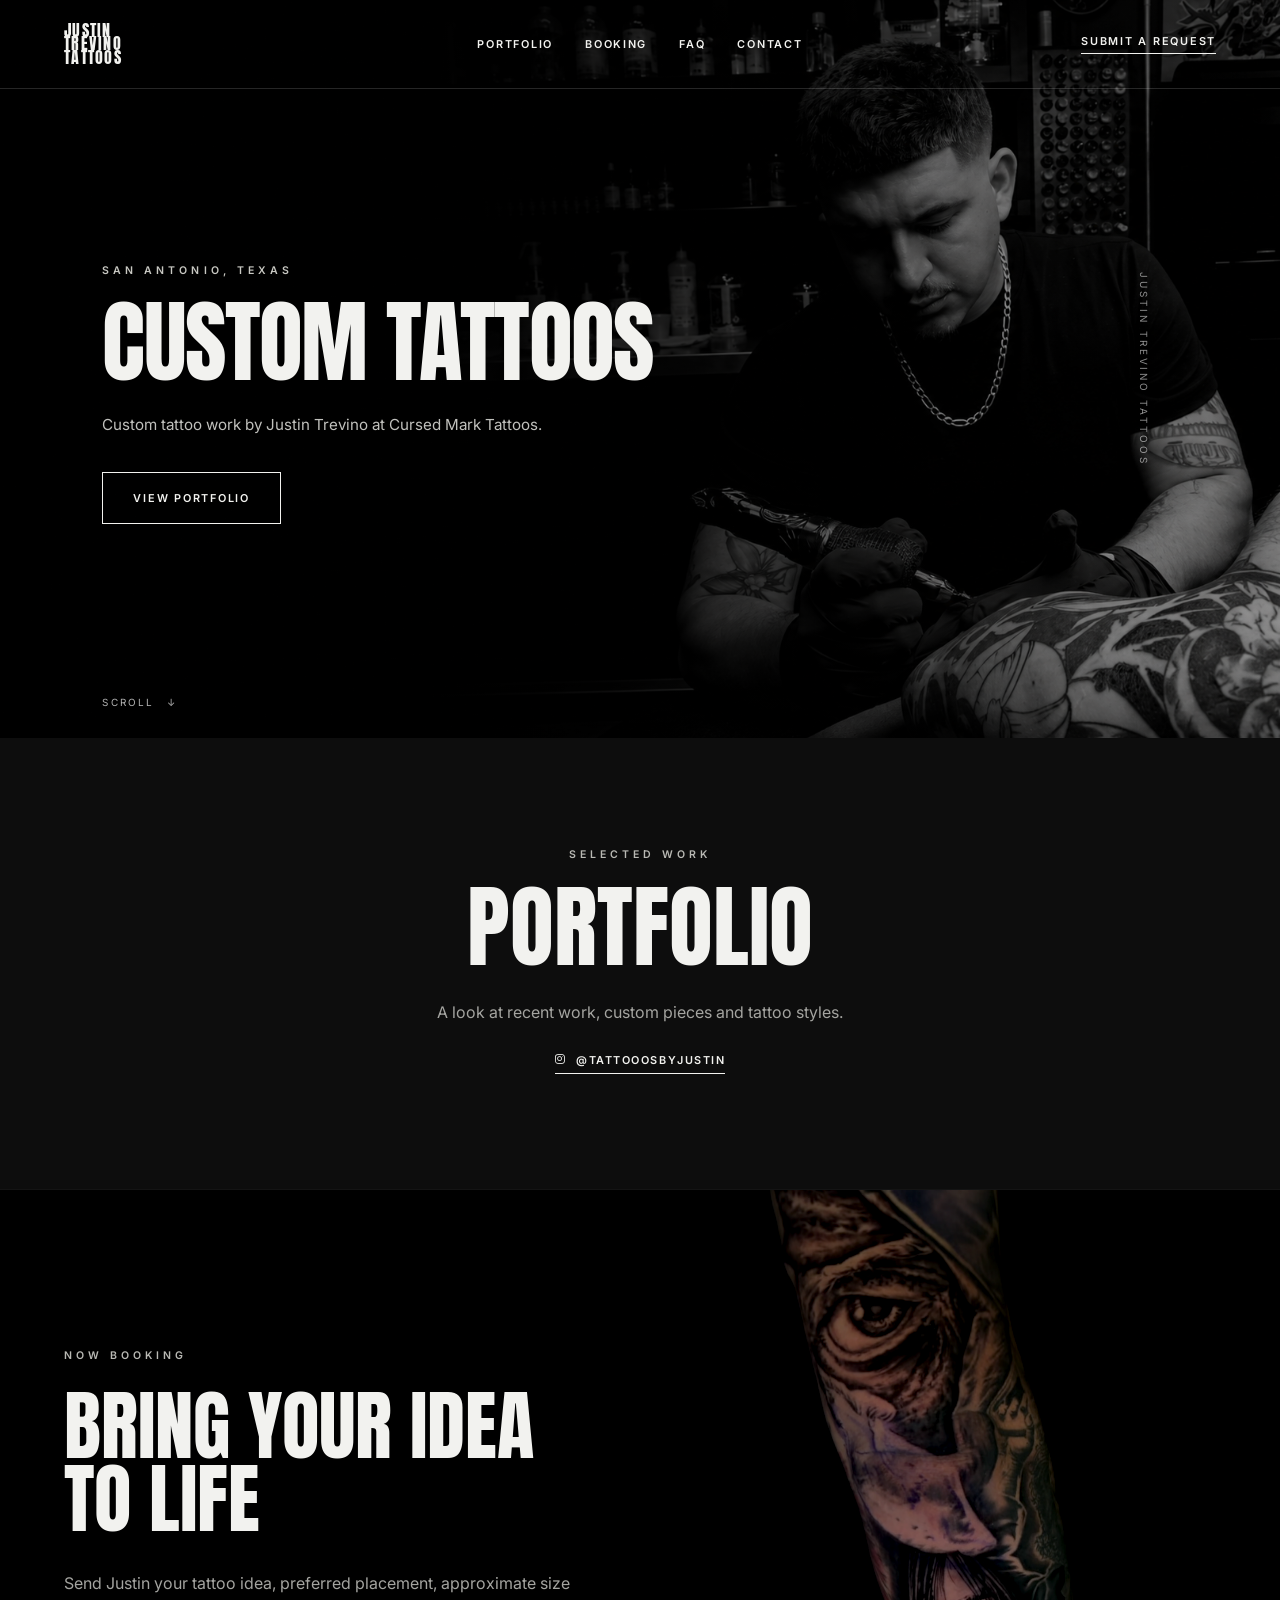
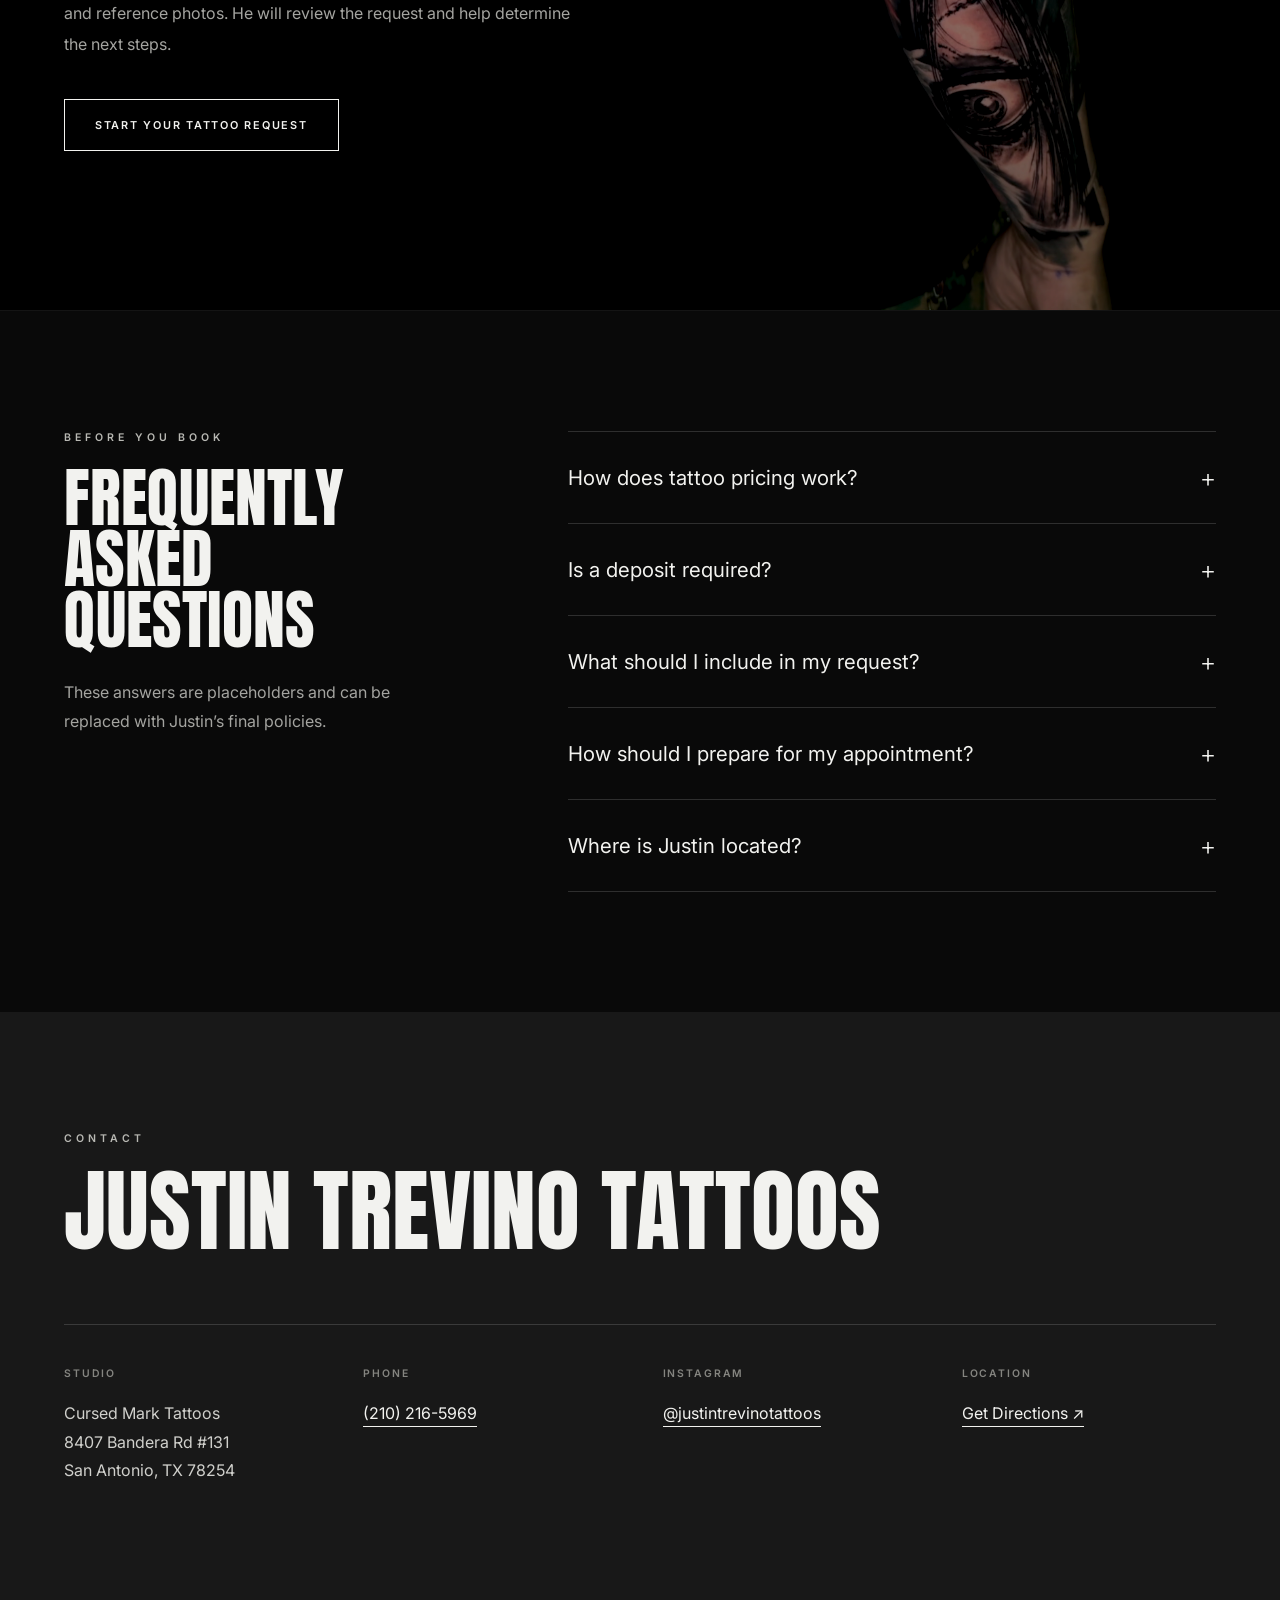
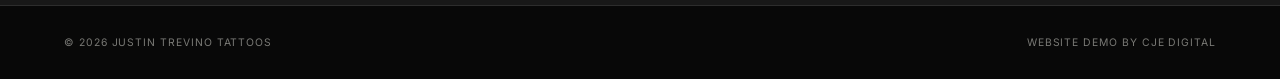
==== commit 09e9c54d: "adjusted hero" ====
--- a/index.html
+++ b/index.html
@@ -49,7 +49,7 @@
             <a href="#contact">Contact</a>
         </nav>
 
-        <a href="booking.html" class="header-book-link">
+        <a href="https://red-salamander-618619.hostingersite.com/booking/" class="header-book-link">
     Submit A Request
 </a>
 
@@ -113,178 +113,57 @@
 
                 <p class="section-description">
                     A look at recent work, custom pieces and tattoo styles.
-                    Justin’s live Instagram feed can be connected here when
-                    the final WordPress website is launched.
                 </p>
 
                 <a
-                    href="https://www.instagram.com/justintrevinotattoos/"
+                    href="https://www.instagram.com/tattooosbyjustin/"
                     target="_blank"
                     rel="noopener noreferrer"
                     class="text-link"
                 >
                     <i class="fa-brands fa-instagram"></i>
-                    @justintrevinotattoos
+                    @tattooosbyjustin
                 </a>
 
             </div>
 
-            <div class="portfolio-grid">
-
-                <button
-                    type="button"
-                    class="portfolio-item portfolio-item-large"
-                    data-full="https://images.unsplash.com/photo-1565058379802-bbe93b2f703a?auto=format&fit=crop&w=1800&q=90"
-                    aria-label="Open portfolio image one"
-                >
-                    <img
-                        src="https://images.unsplash.com/photo-1565058379802-bbe93b2f703a?auto=format&fit=crop&w=1200&q=85"
-                        alt="Tattoo artist working on a client"
-                    >
-
-                    <span class="portfolio-overlay">
-                        <span>View Piece</span>
-                        <i class="fa-solid fa-arrow-up-right-from-square"></i>
-                    </span>
-                </button>
-
-                <button
-                    type="button"
-                    class="portfolio-item portfolio-item-square"
-                    data-full="https://images.unsplash.com/photo-1598371839696-5c5bb00bdc28?auto=format&fit=crop&w=1800&q=90"
-                    aria-label="Open portfolio image two"
-                >
-                    <img
-                        src="https://images.unsplash.com/photo-1598371839696-5c5bb00bdc28?auto=format&fit=crop&w=1000&q=85"
-                        alt="Detailed tattoo artwork"
-                    >
-
-                    <span class="portfolio-overlay">
-                        <span>View Piece</span>
-                        <i class="fa-solid fa-arrow-up-right-from-square"></i>
-                    </span>
-                </button>
-
-                <button
-                    type="button"
-                    class="portfolio-item portfolio-item-wide"
-                    data-full="https://images.unsplash.com/photo-1611501275019-9b5cda994e8d?auto=format&fit=crop&w=1800&q=90"
-                    aria-label="Open portfolio image three"
-                >
-                    <img
-                        src="https://images.unsplash.com/photo-1611501275019-9b5cda994e8d?auto=format&fit=crop&w=1200&q=85"
-                        alt="Tattooed arm with detailed artwork"
-                    >
-
-                    <span class="portfolio-overlay">
-                        <span>View Piece</span>
-                        <i class="fa-solid fa-arrow-up-right-from-square"></i>
-                    </span>
-                </button>
-
-                <button
-                    type="button"
-                    class="portfolio-item portfolio-item-small"
-                    data-full="https://images.unsplash.com/photo-1542727365-19732a80dcfd?auto=format&fit=crop&w=1800&q=90"
-                    aria-label="Open portfolio image four"
-                >
-                    <img
-                        src="https://images.unsplash.com/photo-1542727365-19732a80dcfd?auto=format&fit=crop&w=1000&q=85"
-                        alt="Tattoo artist working inside a studio"
-                    >
-
-                    <span class="portfolio-overlay">
-                        <span>View Piece</span>
-                        <i class="fa-solid fa-arrow-up-right-from-square"></i>
-                    </span>
-                </button>
-
-                <button
-                    type="button"
-                    class="portfolio-item portfolio-item-tall"
-                    data-full="https://images.unsplash.com/photo-1586243287039-23f4c8e2e7ab?auto=format&fit=crop&w=1800&q=90"
-                    aria-label="Open portfolio image five"
-                >
-                    <img
-                        src="https://images.unsplash.com/photo-1586243287039-23f4c8e2e7ab?auto=format&fit=crop&w=1000&q=85"
-                        alt="Detailed tattoo artwork"
-                    >
-
-                    <span class="portfolio-overlay">
-                        <span>View Piece</span>
-                        <i class="fa-solid fa-arrow-up-right-from-square"></i>
-                    </span>
-                </button>
-
-                <button
-                    type="button"
-                    class="portfolio-item portfolio-item-wide-two"
-                    data-full="https://images.unsplash.com/photo-1562962230-16e4623d36e6?auto=format&fit=crop&w=1800&q=90"
-                    aria-label="Open portfolio image six"
-                >
-                    <img
-                        src="https://images.unsplash.com/photo-1562962230-16e4623d36e6?auto=format&fit=crop&w=1200&q=85"
-                        alt="Tattoo artwork on a client's arm"
-                    >
-
-                    <span class="portfolio-overlay">
-                        <span>View Piece</span>
-                        <i class="fa-solid fa-arrow-up-right-from-square"></i>
-                    </span>
-                </button>
-
-            </div>
-
-            <p class="portfolio-swipe-hint">
-                Swipe to explore
-                <span aria-hidden="true">→</span>
-            </p>
-
-            <div class="portfolio-footer">
-
-                <a
-                    href="https://www.instagram.com/justintrevinotattoos/"
-                    target="_blank"
-                    rel="noopener noreferrer"
-                    class="button button-dark"
-                >
-                    View Instagram
-                </a>
-
-            </div>
-
-        </section>
-
-        <!-- Booking -->
+            <!-- Elfsight Instagram Feed | Justin Trevino -->
+<div class="instagram-feed-wrap">
+    <script src="https://elfsightcdn.com/platform.js" async></script>
+    <div
+        class="elfsight-app-c45000ea-0801-4b2f-8b0f-7d43691caf2b"
+        data-elfsight-app-lazy
+    ></div>
+</div>
+
         <section class="booking-section" id="booking">
 
-            <div class="booking-image"></div>
-
-            <div class="booking-content">
-
-                <p class="eyebrow">
-                    Now Booking
-                </p>
-
-                <h2>
-                    Bring Your Idea To Life
-                </h2>
-
-                <p>
-                    Send Justin your tattoo idea, preferred placement,
-                    approximate size and reference photos. He will review
-                    the request and help determine the next steps.
-                </p>
-
-                <a
-    href="booking.html"
-    class="button button-light"
->
-    Start Your Tattoo Request
-</a>
-            </div>
-
-        </section>
+    <!-- LEFT: CONTENT -->
+    <div class="booking-content">
+        <p class="eyebrow">Now Booking</p>
+
+        <h2>Bring Your Idea To Life</h2>
+
+        <p>
+            Send Justin your tattoo idea, preferred placement,
+            approximate size and reference photos. He will review
+            the request and help determine the next steps.
+        </p>
+
+        <a href="YOUR-BOOKING-LINK-HERE" class="button button-light">
+            Start Your Tattoo Request
+        </a>
+    </div>
+
+    <!-- RIGHT: IMAGE -->
+    <div class="booking-image">
+        <img
+            src="images/booking-image.png"
+            alt="Custom tattoo work by Justin Trevino"
+        >
+    </div>
+
+</section>
 
         <!-- FAQ -->
         <section class="faq-section" id="faq">
--- a/css/style.css
+++ b/css/style.css
@@ -105,18 +105,21 @@
     position: relative;
     display: flex;
     align-items: center;
-    min-height: 100vh;
-    padding: 150px 8% 100px;
+    min-height: 82vh;
+    padding: 130px 8% 80px;
     overflow: hidden;
 }
 
 .hero-background {
     position: absolute;
     inset: 0;
-    background:
-        url("https://images.unsplash.com/photo-1565058379802-bbe93b2f703a?auto=format&fit=crop&w=2200&q=90")
-        center / cover no-repeat;
-    transform: scale(1.02);
+
+    background-image: url("../images/justin-hero2.png");
+    background-size: cover;
+    background-position: center center;
+    background-repeat: no-repeat;
+
+    transform: scale(1.01);
 }
 
 .hero-overlay {
@@ -125,9 +128,9 @@
     background:
         linear-gradient(
             90deg,
-            rgba(0, 0, 0, 0.9) 0%,
-            rgba(0, 0, 0, 0.62) 48%,
-            rgba(0, 0, 0, 0.4) 100%
+            rgba(0, 0, 0, 0.94) 0%,
+            rgba(0, 0, 0, 0.72) 45%,
+            rgba(0, 0, 0, 0.28) 100%
         );
 }
 
@@ -394,54 +397,90 @@
     margin-top: 0;
 }
 
-/* Booking */
+/* =========================
+   BOOKING
+========================= */
 
 .booking-section {
     display: grid;
-    grid-template-columns: 1.15fr 0.85fr;
-    min-height: 740px;
-    background: #141414;
-}
-
-.booking-image {
-    min-height: 740px;
-    background:
-        linear-gradient(
-            rgba(0, 0, 0, 0.18),
-            rgba(0, 0, 0, 0.42)
-        ),
-        url("https://images.unsplash.com/photo-1598371839696-5c5bb00bdc28?auto=format&fit=crop&w=1600&q=90")
-        center / cover no-repeat;
-}
+    grid-template-columns: 1fr 1fr;
+    min-height: 720px;
+    background: #000;
+    border-top: 1px solid var(--light-border);
+    border-bottom: 1px solid var(--light-border);
+}
+
+
+/* LEFT SIDE */
 
 .booking-content {
     display: flex;
     flex-direction: column;
     justify-content: center;
-    padding: 90px 10%;
+    padding: 100px 10%;
+    background: #000;
+    border-right: none;
+}
+
+.booking-content .eyebrow {
+    margin-bottom: 28px;
 }
 
 .booking-content h2 {
-    max-width: 650px;
-}
-
-.booking-content > p:not(.eyebrow):not(.booking-note) {
-    max-width: 580px;
-    margin-top: 30px;
+    max-width: 600px;
+
+    font-family: "Anton", sans-serif;
+    font-size: clamp(4rem, 6vw, 6.5rem);
+    font-weight: 400;
+    line-height: 0.95;
+
+    text-transform: uppercase;
+}
+
+.booking-content > p:not(.eyebrow) {
+    max-width: 540px;
+    margin-top: 32px;
+
     color: var(--muted);
-    line-height: 1.8;
+    font-size: 1rem;
+    line-height: 1.9;
 }
 
 .booking-content .button {
     align-self: flex-start;
-}
-
-.booking-note {
-    max-width: 500px;
-    margin-top: 20px;
-    color: #767672;
-    font-size: 0.72rem;
-    line-height: 1.7;
+    margin-top: 40px;
+}
+
+
+/* RIGHT SIDE */
+
+.booking-image {
+    position: relative;
+    min-height: 720px;
+    overflow: hidden;
+    background: #000;
+}
+
+.booking-image img {
+    position: absolute;
+
+    top: 50%;
+    left: 50%;
+
+    width: auto;
+    height: 108%;
+    max-width: none;
+    max-height: none;
+
+    object-fit: contain;
+
+    transform:
+        translate(-50%, -50%)
+        scale(1.08);
+
+    filter:
+        brightness(0.9)
+        contrast(1.05);
 }
 
 /* FAQ */
@@ -684,6 +723,12 @@
     margin-top: 30px;
 }
 
+/* Instagram Feed */
+.instagram-feed-wrap {
+    width: min(1100px, calc(100% - 48px));
+    margin: 50px auto 0;
+}
+
 /* Tablet */
 
 @media (max-width: 950px) {
@@ -711,17 +756,29 @@
         grid-row: span 2;
     }
 
-    .booking-section {
-        grid-template-columns: 1fr;
-    }
-
-    .booking-image {
-        min-height: 520px;
-    }
-
-    .booking-content {
-        padding: 100px 7%;
-    }
+   .booking-section {
+    grid-template-columns: 1fr;
+}
+
+.booking-content {
+    order: 1;
+    padding: 80px 7%;
+    border-right: 0;
+    border-bottom: 1px solid var(--light-border);
+}
+
+.booking-image {
+    order: 2;
+    min-height: 600px;
+}
+
+.booking-image img {
+    height: 105%;
+
+    transform:
+        translate(-50%, -50%)
+        scale(1.05);
+}
 
     .faq-layout {
         grid-template-columns: 1fr;
@@ -786,6 +843,26 @@
         width: 88%;
         padding-top: 80px;
     }
+
+  .booking-content {
+    padding: 70px 6%;
+}
+
+.booking-content h2 {
+    font-size: clamp(3.4rem, 15vw, 4.8rem);
+}
+
+.booking-image {
+    min-height: 500px;
+}
+
+.booking-image img {
+    height: 100%;
+
+    transform:
+        translate(-50%, -50%)
+        scale(1);
+}
 
     .section-heading h2,
     .booking-content h2,
@@ -907,4 +984,17 @@
     .booking-modal-card {
         padding: 65px 25px 42px;
     }
+}
+
+@media (max-width: 768px) {
+    .hero {
+        min-height: 100vh;
+    }
+
+    .hero-background {
+        background-image: url("../images/justin-hero.jpeg");
+        background-size: cover;
+        background-position: center 28%;
+        transform: none;
+    }
 }
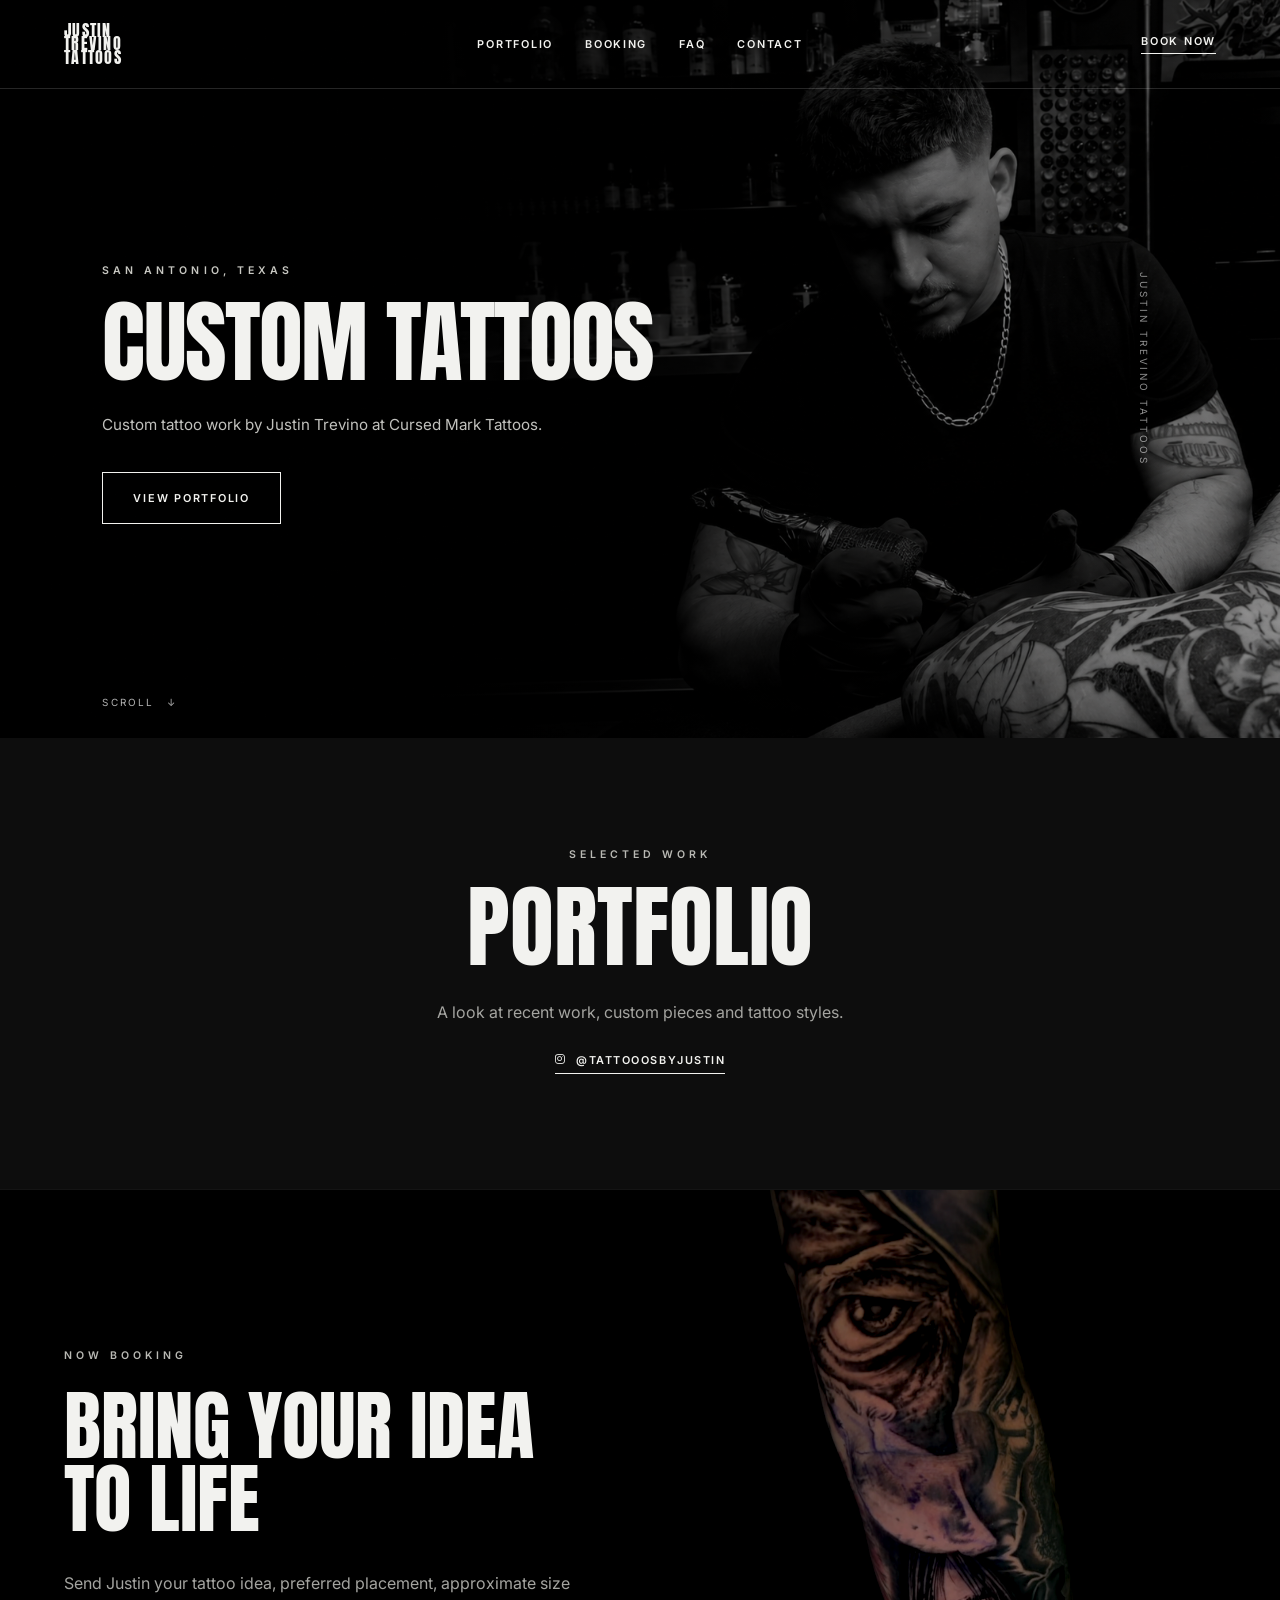
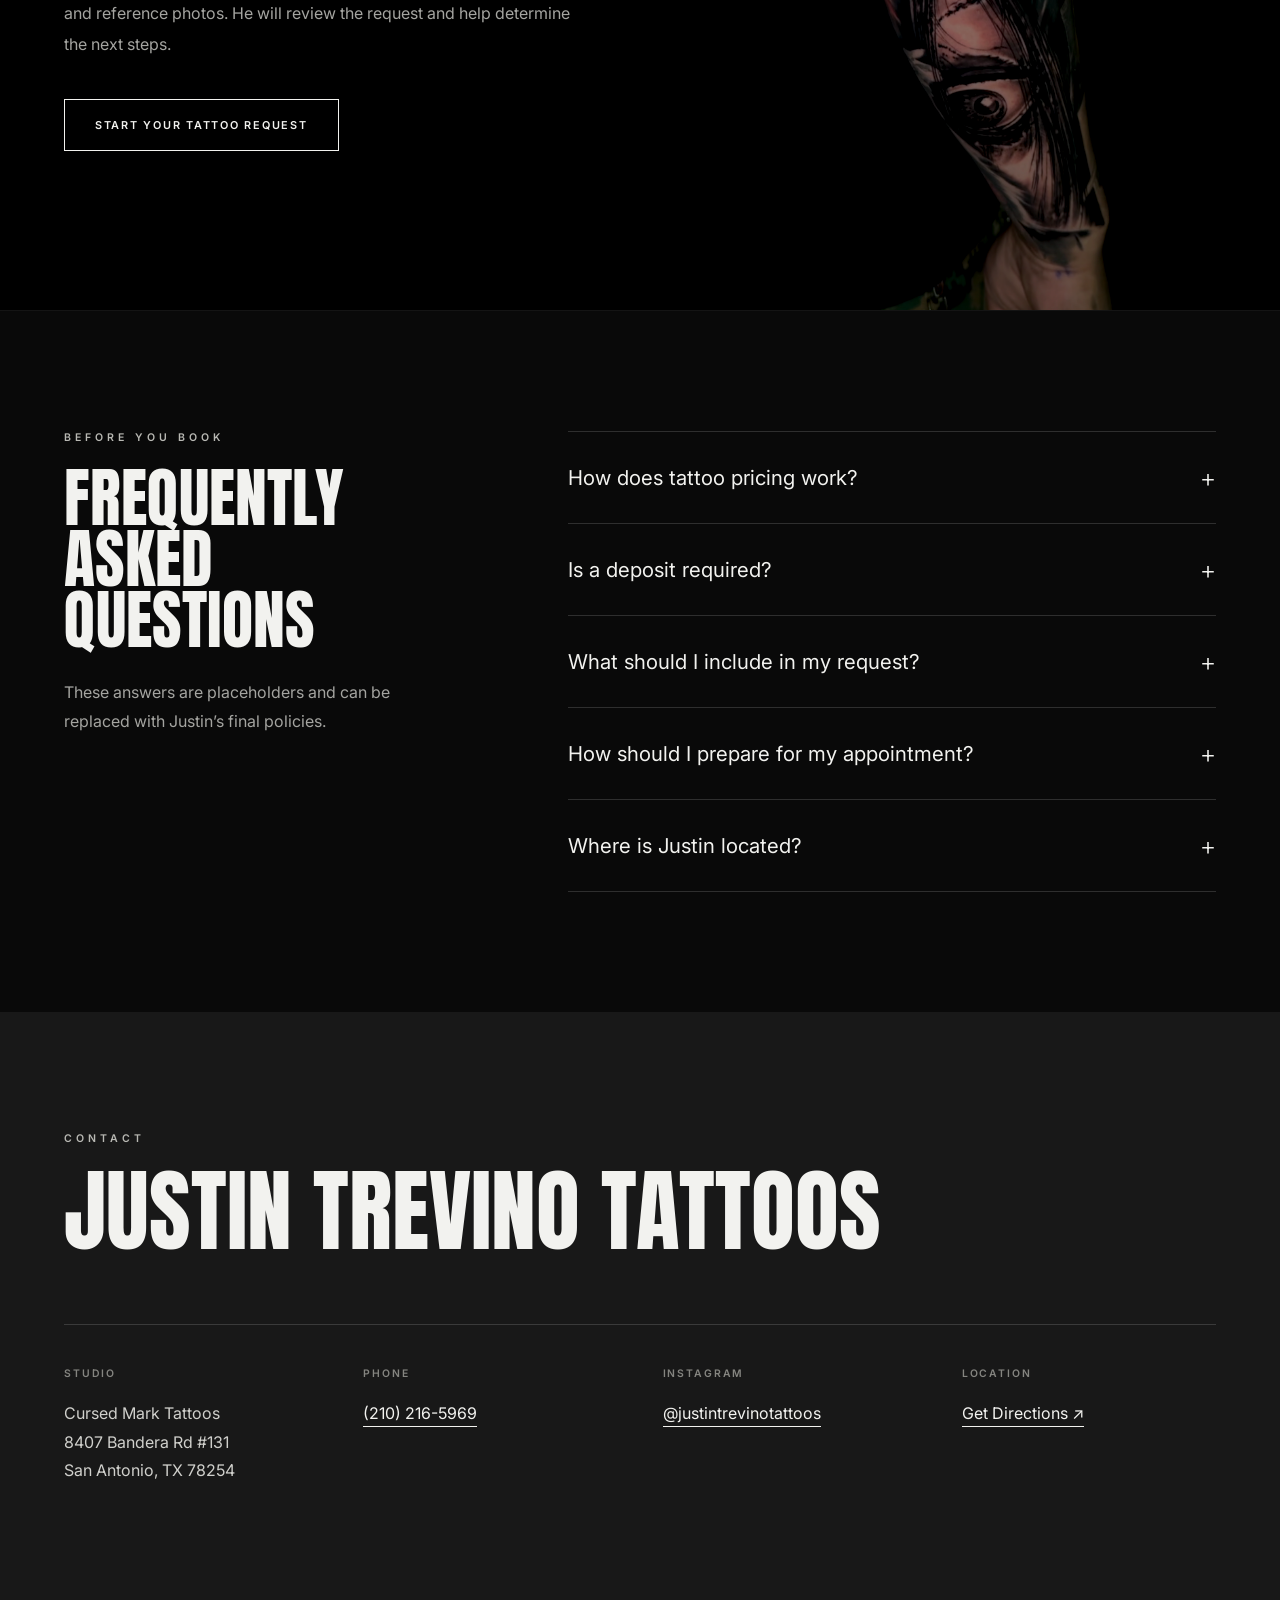
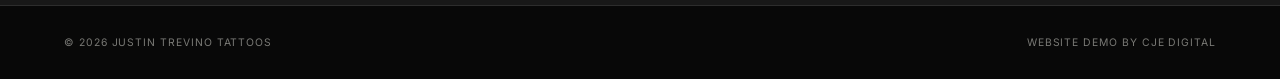
==== commit 4cbc38c2: "doing what chatgpt told me to do" ====
--- a/index.html
+++ b/index.html
@@ -50,7 +50,7 @@
         </nav>
 
         <a href="https://red-salamander-618619.hostingersite.com/booking/" class="header-book-link">
-    Submit A Request
+    Book Now
 </a>
 
     </header>
@@ -150,7 +150,7 @@
             the request and help determine the next steps.
         </p>
 
-        <a href="YOUR-BOOKING-LINK-HERE" class="button button-light">
+        <a href="request.html" class="button button-light">
             Start Your Tattoo Request
         </a>
     </div>
